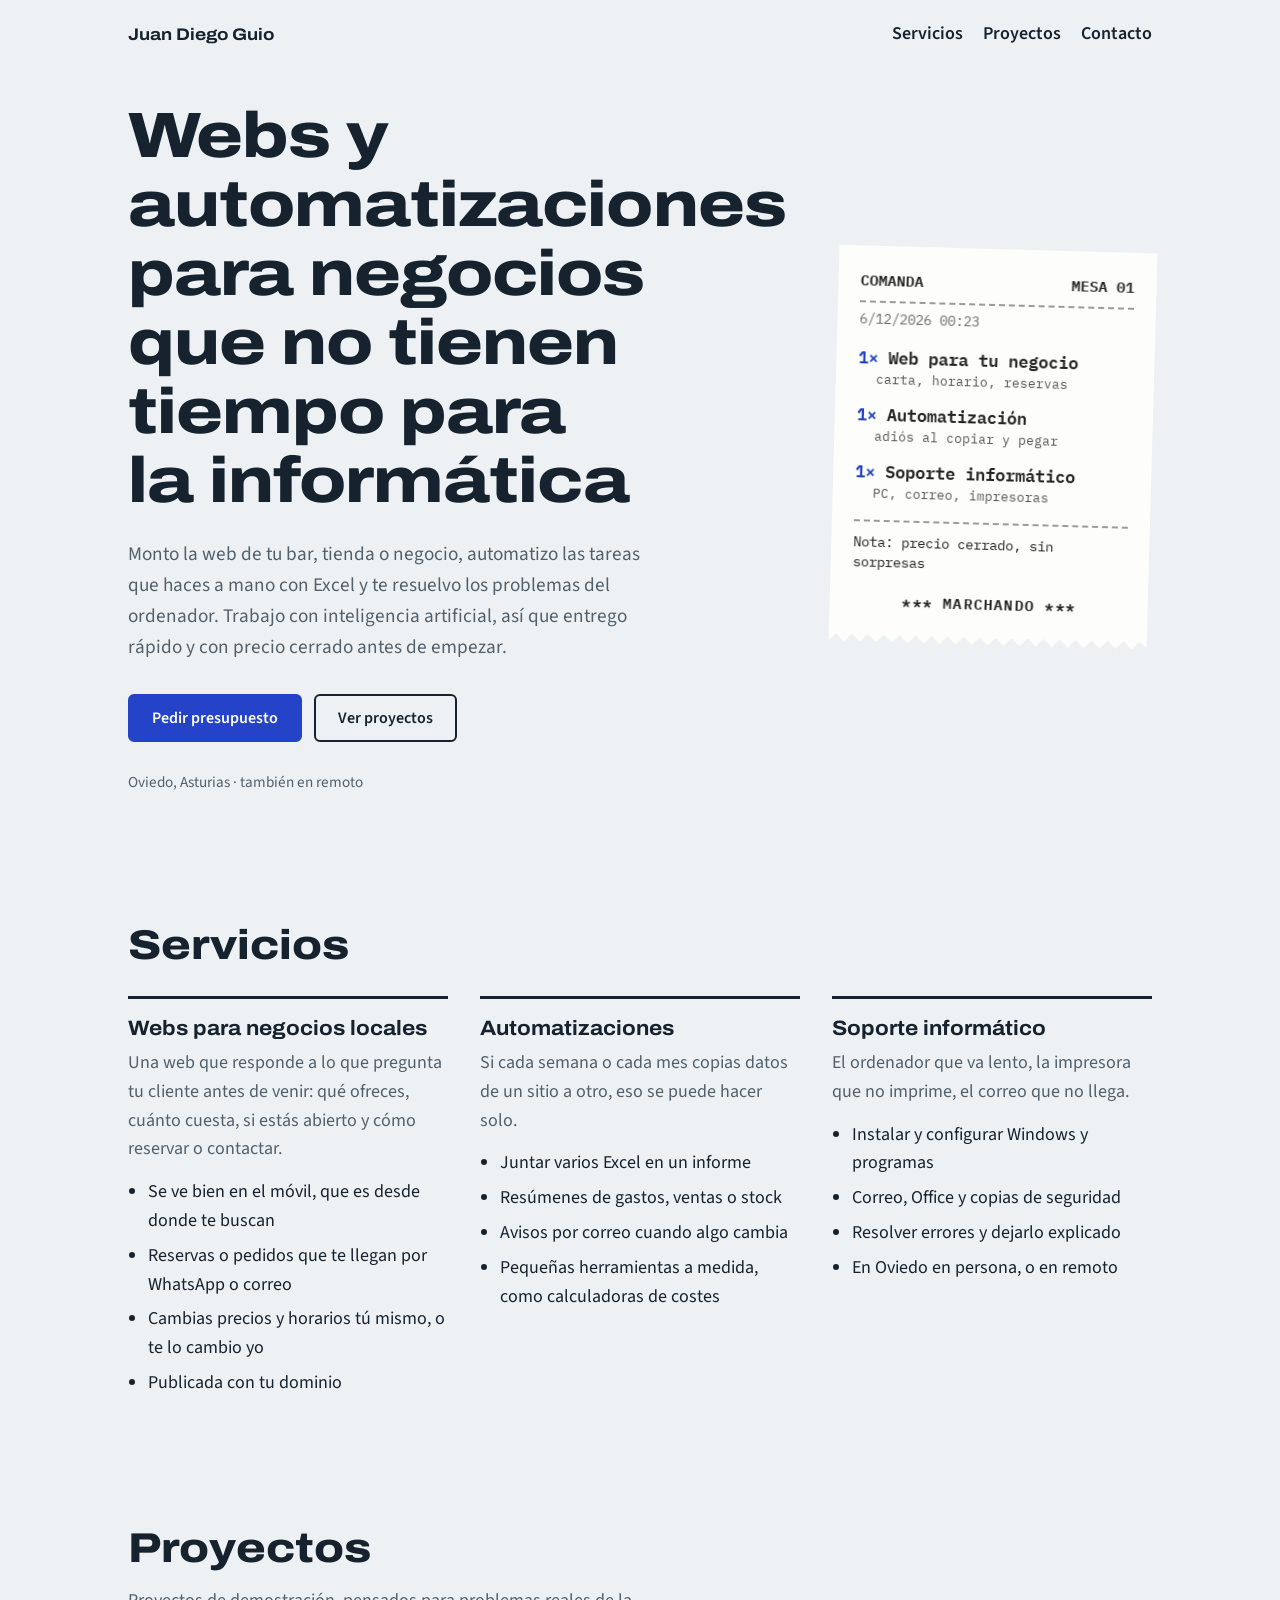
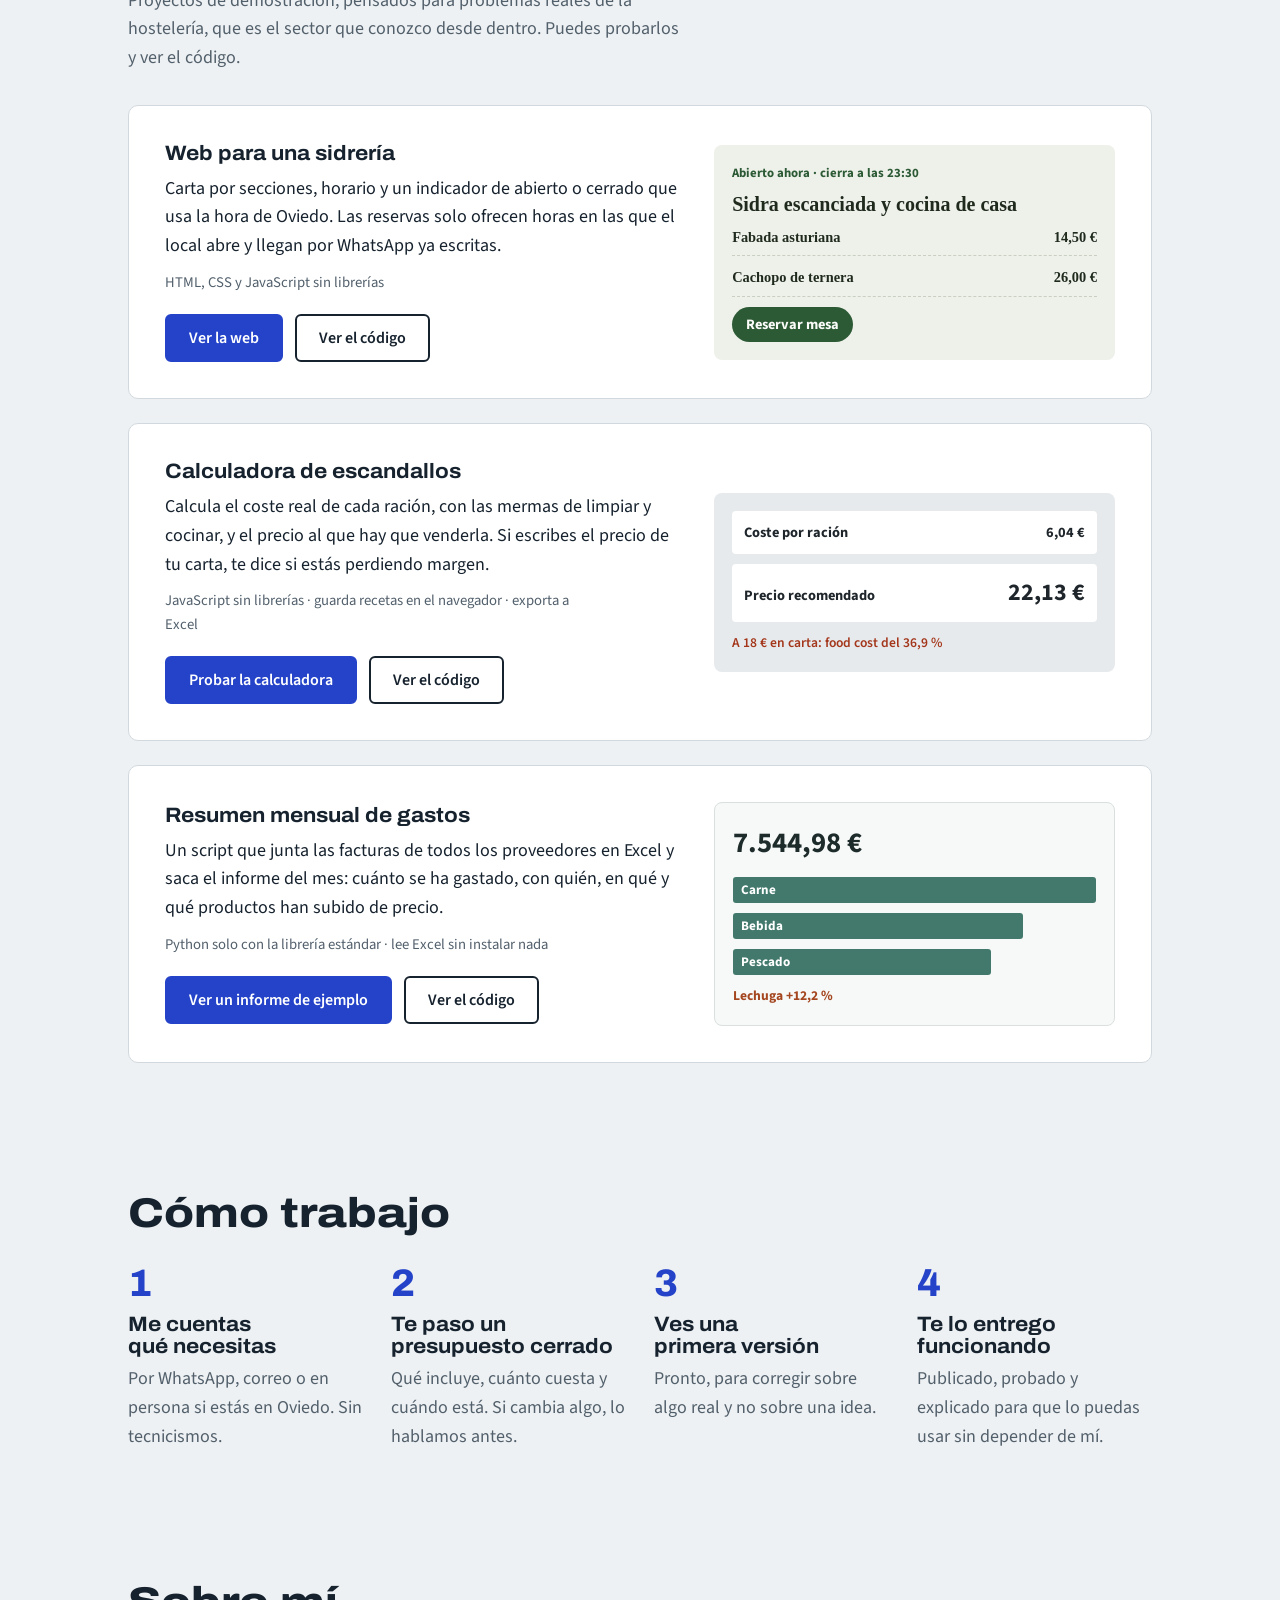
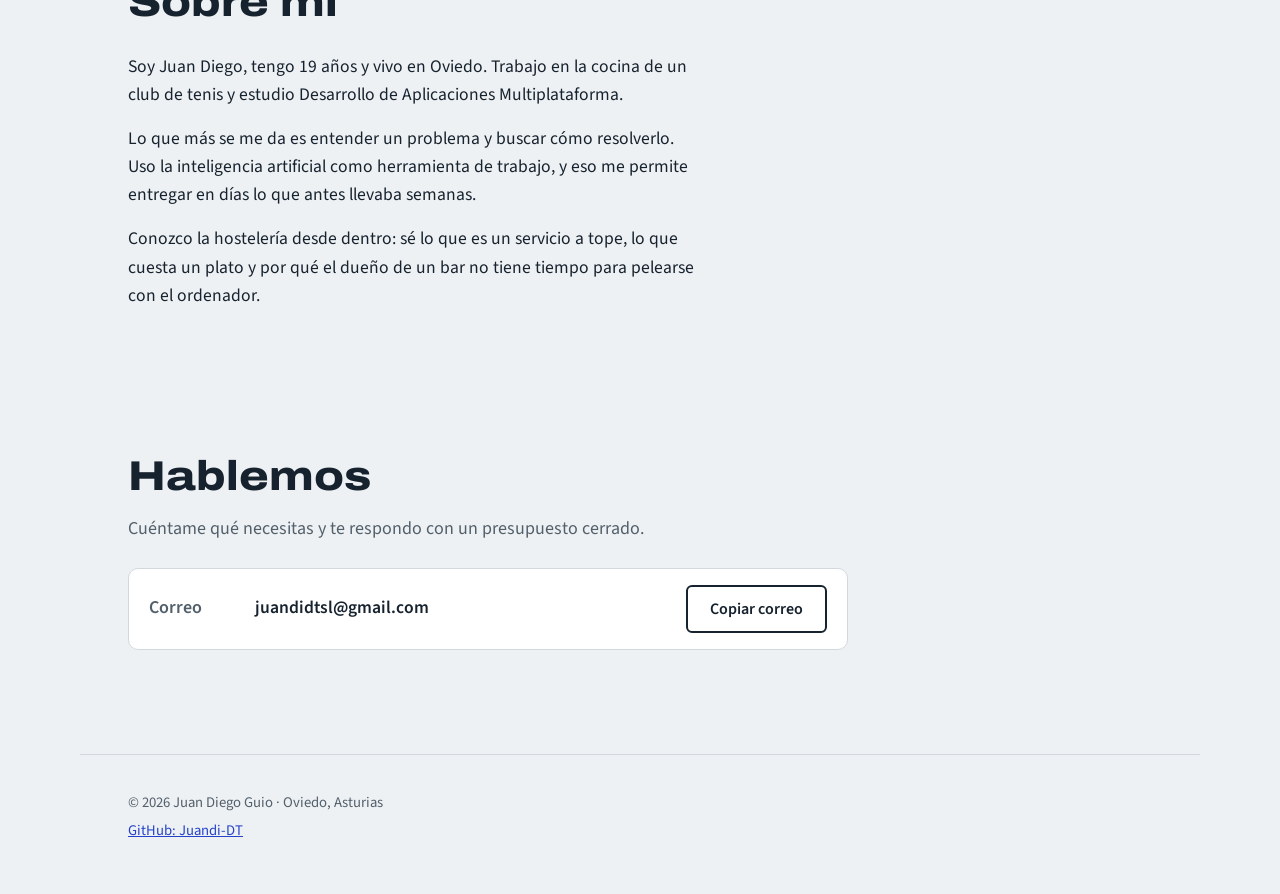
==== index.html @ b518ee71 "Portafolio: página principal y tres proyectos de demostración Co-Authored-By: Claude Opus 5.5 <norep" ====
<!doctype html>
<html lang="es">
<head>
<meta charset="utf-8">
<meta name="viewport" content="width=device-width, initial-scale=1">
<title>Juan Diego Guio · Webs y automatizaciones para negocios</title>
<meta name="description" content="Webs para bares, restaurantes y comercios, automatizaciones con Excel y soporte informático. Oviedo y en remoto.">
<meta property="og:title" content="Juan Diego Guio · Webs y automatizaciones para negocios">
<meta property="og:description" content="Webs para bares, restaurantes y comercios, automatizaciones con Excel y soporte informático.">
<link rel="preconnect" href="https://fonts.googleapis.com">
<link rel="preconnect" href="https://fonts.gstatic.com" crossorigin>
<link rel="stylesheet" href="https://fonts.googleapis.com/css2?family=Archivo:wdth,wght@100..125,500..800&family=Source+Sans+3:wght@400;600&family=IBM+Plex+Mono:wght@400;600&display=swap">
<link rel="stylesheet" href="styles.css">
</head>
<body>

<a class="saltar" href="#contenido">Ir al contenido</a>

<header class="cabecera">
  <a class="firma" href="#inicio" data-config="nombre">Juan Diego Guio</a>
  <nav aria-label="Secciones">
    <a href="#servicios">Servicios</a>
    <a href="#proyectos">Proyectos</a>
    <a href="#contacto">Contacto</a>
  </nav>
</header>

<main id="contenido">
  <section class="portada" id="inicio">
    <div class="portada-texto">
      <h1>Webs y automatizaciones para negocios que no tienen tiempo para la informática</h1>
      <p class="entradilla">Monto la web de tu bar, tienda o negocio, automatizo las tareas que haces a mano con Excel y te resuelvo los problemas del ordenador. Trabajo con inteligencia artificial, así que entrego rápido y con precio cerrado antes de empezar.</p>
      <div class="acciones">
        <a class="boton principal" href="#contacto">Pedir presupuesto</a>
        <a class="boton" href="#proyectos">Ver proyectos</a>
      </div>
      <p class="lugar" data-config="ubicacion">Oviedo, Asturias · también en remoto</p>
    </div>

    <figure class="comanda" aria-label="Comanda con los tres servicios">
      <div class="comanda-papel">
        <p class="comanda-cab"><span>COMANDA</span><span>MESA 01</span></p>
        <p class="comanda-hora" id="comanda-hora">--:--</p>
        <ol class="comanda-lineas">
          <li><span class="cant">1×</span> Web para tu negocio<small>carta, horario, reservas</small></li>
          <li><span class="cant">1×</span> Automatización<small>adiós al copiar y pegar</small></li>
          <li><span class="cant">1×</span> Soporte informático<small>PC, correo, impresoras</small></li>
        </ol>
        <p class="comanda-nota">Nota: precio cerrado, sin sorpresas</p>
        <p class="comanda-pie">*** MARCHANDO ***</p>
      </div>
    </figure>
  </section>

  <section class="servicios" id="servicios" aria-labelledby="titulo-servicios">
    <h2 id="titulo-servicios">Servicios</h2>
    <div class="rejilla-servicios">
      <article class="servicio">
        <h3>Webs para negocios locales</h3>
        <p>Una web que responde a lo que pregunta tu cliente antes de venir: qué ofreces, cuánto cuesta, si estás abierto y cómo reservar o contactar.</p>
        <ul>
          <li>Se ve bien en el móvil, que es desde donde te buscan</li>
          <li>Reservas o pedidos que te llegan por WhatsApp o correo</li>
          <li>Cambias precios y horarios tú mismo, o te lo cambio yo</li>
          <li>Publicada con tu dominio</li>
        </ul>
      </article>
      <article class="servicio">
        <h3>Automatizaciones</h3>
        <p>Si cada semana o cada mes copias datos de un sitio a otro, eso se puede hacer solo.</p>
        <ul>
          <li>Juntar varios Excel en un informe</li>
          <li>Resúmenes de gastos, ventas o stock</li>
          <li>Avisos por correo cuando algo cambia</li>
          <li>Pequeñas herramientas a medida, como calculadoras de costes</li>
        </ul>
      </article>
      <article class="servicio">
        <h3>Soporte informático</h3>
        <p>El ordenador que va lento, la impresora que no imprime, el correo que no llega.</p>
        <ul>
          <li>Instalar y configurar Windows y programas</li>
          <li>Correo, Office y copias de seguridad</li>
          <li>Resolver errores y dejarlo explicado</li>
          <li>En Oviedo en persona, o en remoto</li>
        </ul>
      </article>
    </div>
  </section>

  <section class="proyectos" id="proyectos" aria-labelledby="titulo-proyectos">
    <h2 id="titulo-proyectos">Proyectos</h2>
    <p class="intro">Proyectos de demostración, pensados para problemas reales de la hostelería, que es el sector que conozco desde dentro. Puedes probarlos y ver el código.</p>

    <article class="proyecto">
      <div class="proyecto-texto">
        <h3>Web para una sidrería</h3>
        <p>Carta por secciones, horario y un indicador de abierto o cerrado que usa la hora de Oviedo. Las reservas solo ofrecen horas en las que el local abre y llegan por WhatsApp ya escritas.</p>
        <p class="tecnica">HTML, CSS y JavaScript sin librerías</p>
        <div class="enlaces">
          <a class="boton principal" href="proyectos/web-sidreria/">Ver la web</a>
          <a class="boton" data-codigo="proyectos/web-sidreria">Ver el código</a>
        </div>
      </div>
      <div class="muestra muestra-sidreria" aria-hidden="true">
        <span class="m-estado">Abierto ahora · cierra a las 23:30</span>
        <span class="m-titulo">Sidra escanciada y cocina de casa</span>
        <span class="m-linea"><b>Fabada asturiana</b><i>14,50 €</i></span>
        <span class="m-linea"><b>Cachopo de ternera</b><i>26,00 €</i></span>
        <span class="m-boton">Reservar mesa</span>
      </div>
    </article>

    <article class="proyecto">
      <div class="proyecto-texto">
        <h3>Calculadora de escandallos</h3>
        <p>Calcula el coste real de cada ración, con las mermas de limpiar y cocinar, y el precio al que hay que venderla. Si escribes el precio de tu carta, te dice si estás perdiendo margen.</p>
        <p class="tecnica">JavaScript sin librerías · guarda recetas en el navegador · exporta a Excel</p>
        <div class="enlaces">
          <a class="boton principal" href="proyectos/calculadora-escandallos/">Probar la calculadora</a>
          <a class="boton" data-codigo="proyectos/calculadora-escandallos">Ver el código</a>
        </div>
      </div>
      <div class="muestra muestra-escandallo" aria-hidden="true">
        <span class="m-fila"><b>Coste por ración</b><i>6,04 €</i></span>
        <span class="m-fila grande"><b>Precio recomendado</b><i>22,13 €</i></span>
        <span class="m-aviso">A 18 € en carta: food cost del 36,9 %</span>
      </div>
    </article>

    <article class="proyecto">
      <div class="proyecto-texto">
        <h3>Resumen mensual de gastos</h3>
        <p>Un script que junta las facturas de todos los proveedores en Excel y saca el informe del mes: cuánto se ha gastado, con quién, en qué y qué productos han subido de precio.</p>
        <p class="tecnica">Python solo con la librería estándar · lee Excel sin instalar nada</p>
        <div class="enlaces">
          <a class="boton principal" href="proyectos/automatizacion-gastos/salida/resumen_2026-09.html">Ver un informe de ejemplo</a>
          <a class="boton" data-codigo="proyectos/automatizacion-gastos">Ver el código</a>
        </div>
      </div>
      <div class="muestra muestra-gastos" aria-hidden="true">
        <span class="m-total">7.544,98 €</span>
        <span class="m-barra" style="--w:100%"><b>Carne</b></span>
        <span class="m-barra" style="--w:80%"><b>Bebida</b></span>
        <span class="m-barra" style="--w:71%"><b>Pescado</b></span>
        <span class="m-sube">Lechuga +12,2 %</span>
      </div>
    </article>
  </section>

  <section class="proceso" aria-labelledby="titulo-proceso">
    <h2 id="titulo-proceso">Cómo trabajo</h2>
    <ol class="pasos">
      <li><h3>Me cuentas qué necesitas</h3><p>Por WhatsApp, correo o en persona si estás en Oviedo. Sin tecnicismos.</p></li>
      <li><h3>Te paso un presupuesto cerrado</h3><p>Qué incluye, cuánto cuesta y cuándo está. Si cambia algo, lo hablamos antes.</p></li>
      <li><h3>Ves una primera versión</h3><p>Pronto, para corregir sobre algo real y no sobre una idea.</p></li>
      <li><h3>Te lo entrego funcionando</h3><p>Publicado, probado y explicado para que lo puedas usar sin depender de mí.</p></li>
    </ol>
  </section>

  <section class="sobre" aria-labelledby="titulo-sobre">
    <h2 id="titulo-sobre">Sobre mí</h2>
    <div class="sobre-texto">
      <p>Soy Juan Diego, tengo 19 años y vivo en Oviedo. Trabajo en la cocina de un club de tenis y estudio Desarrollo de Aplicaciones Multiplataforma.</p>
      <p>Lo que más se me da es entender un problema y buscar cómo resolverlo. Uso la inteligencia artificial como herramienta de trabajo, y eso me permite entregar en días lo que antes llevaba semanas.</p>
      <p>Conozco la hostelería desde dentro: sé lo que es un servicio a tope, lo que cuesta un plato y por qué el dueño de un bar no tiene tiempo para pelearse con el ordenador.</p>
    </div>
  </section>

  <section class="contacto" id="contacto" aria-labelledby="titulo-contacto">
    <h2 id="titulo-contacto">Hablemos</h2>
    <p>Cuéntame qué necesitas y te respondo con un presupuesto cerrado.</p>
    <div class="vias">
      <div class="via">
        <span class="via-etiqueta">Correo</span>
        <span class="via-valor" id="email-texto" data-config="email"></span>
        <button class="boton" type="button" id="copiar-email">Copiar correo</button>
      </div>
      <div class="via" id="via-whatsapp" hidden>
        <span class="via-etiqueta">WhatsApp</span>
        <span class="via-valor" id="whatsapp-texto"></span>
        <a class="boton principal" id="enlace-whatsapp" target="_blank" rel="noopener">Escribir por WhatsApp</a>
      </div>
    </div>
    <p class="copiado" id="copiado" role="status"></p>
  </section>
</main>

<footer class="pie">
  <p>© <span id="anio"></span> <span data-config="nombre">Juan Diego Guio</span> · Oviedo, Asturias</p>
  <p><a id="enlace-github" hidden>GitHub</a></p>
</footer>

<script src="main.js"></script>
</body>
</html>
---- styles.css ----
/*
  Portafolio de Juan Diego Guio.
  Idea: de la cocina al código. El único elemento llamativo es la comanda de la portada
  (el papel térmico que sale por la impresora de cocina); todo lo demás va sobrio.
  Acero claro de base, tinta azul marino y un solo color de acción: el azul de la comanda.
  Texto alineado a la izquierda, una columna en móvil.
*/
:root {
  --fondo: #eef1f3;
  --superficie: #ffffff;
  --tinta: #16222e;
  --suave: #52606c;
  --linea: #d2d9de;
  --accion: #2443c9;
  --accion-hover: #1a339f;
  --papel: #fdfdfb;
  --papel-tinta: #232323;
  --display: "Archivo", "Arial Narrow", Arial, sans-serif;
  --texto: "Source Sans 3", "Segoe UI", system-ui, sans-serif;
  --mono: "IBM Plex Mono", Consolas, "Courier New", monospace;
  color-scheme: light;
}
@media (prefers-color-scheme: dark) {
  :root {
    --fondo: #121a22;
    --superficie: #1a242e;
    --tinta: #e6ebef;
    --suave: #9aa8b3;
    --linea: #2c3a46;
    --accion: #7f99ff;
    --accion-hover: #a5b8ff;
    color-scheme: dark;
  }
}

* { box-sizing: border-box; }
html { scroll-behavior: smooth; }
@media (prefers-reduced-motion: reduce) { html { scroll-behavior: auto; } }
body { margin: 0; background: var(--fondo); color: var(--tinta); font: 18px/1.6 var(--texto); }
a { color: var(--accion); }
:focus-visible { outline: 3px solid var(--accion); outline-offset: 3px; }

.saltar { position: absolute; left: -9999px; }
.saltar:focus { left: 16px; top: 16px; z-index: 10; background: var(--superficie); padding: 8px 12px; }

.cabecera, main > section, .pie { max-width: 1120px; margin-inline: auto; padding-inline: clamp(16px, 5vw, 48px); }

.cabecera { display: flex; flex-wrap: wrap; justify-content: space-between; align-items: center; gap: 8px 24px; padding-block: 20px; }
.firma { font: 700 1.05rem var(--display); font-stretch: 112%; color: var(--tinta); text-decoration: none; }
.cabecera nav { display: flex; gap: 20px; }
.cabecera nav a { color: var(--tinta); text-decoration: none; font-weight: 600; }
.cabecera nav a:hover { color: var(--accion); }

h1, h2, h3 { font-family: var(--display); line-height: 1.08; text-wrap: balance; margin: 0; }
h1 { font-size: clamp(2.3rem, 5.4vw, 4rem); font-weight: 800; font-stretch: 118%; letter-spacing: -.015em; max-width: 17ch; }
h2 { font-size: clamp(1.9rem, 3.6vw, 2.6rem); font-weight: 800; font-stretch: 115%; margin-bottom: 28px; }
h3 { font-size: 1.3rem; font-weight: 700; font-stretch: 108%; }

main > section { padding-block: 64px; }

/* Portada */
.portada { display: grid; gap: 48px; align-items: center; padding-top: 32px; }
@media (min-width: 900px) { .portada { grid-template-columns: 1.35fr 1fr; } }
.entradilla { font-size: 1.2rem; color: var(--suave); max-width: 54ch; margin: 24px 0 32px; }
.acciones, .enlaces { display: flex; flex-wrap: wrap; gap: 12px; }
.lugar { color: var(--suave); font-size: .95rem; margin: 28px 0 0; }

.boton {
  display: inline-flex; align-items: center; justify-content: center; min-height: 48px; padding: 10px 22px;
  border: 2px solid var(--tinta); border-radius: 6px; background: transparent; color: var(--tinta);
  font: 600 1rem var(--texto); text-decoration: none; cursor: pointer;
}
.boton:hover { background: color-mix(in srgb, var(--tinta) 8%, transparent); }
.boton.principal { background: var(--accion); border-color: var(--accion); color: #fff; }
.boton.principal:hover { background: var(--accion-hover); border-color: var(--accion-hover); }
@media (prefers-color-scheme: dark) { .boton.principal { color: #0d1530; } }

/* La comanda */
.comanda { margin: 0; justify-self: center; width: min(340px, 100%); }
.comanda-papel {
  position: relative; background: var(--papel); color: var(--papel-tinta);
  font: 400 .95rem/1.5 var(--mono); padding: 24px 22px 30px;
  box-shadow: 0 1px 0 rgba(0, 0, 0, .06), 0 18px 40px -18px rgba(22, 34, 46, .45);
  transform: rotate(1.6deg);
  /* borde inferior rasgado, como el papel cortado de la impresora */
  -webkit-mask: linear-gradient(#000 0 0) top / 100% calc(100% - 10px) no-repeat,
                conic-gradient(from -45deg at bottom, #0000, #000 1deg 89deg, #0000 90deg) bottom / 16px 10px repeat-x;
          mask: linear-gradient(#000 0 0) top / 100% calc(100% - 10px) no-repeat,
                conic-gradient(from -45deg at bottom, #0000, #000 1deg 89deg, #0000 90deg) bottom / 16px 10px repeat-x;
}
.comanda-papel p { margin: 0; }
.comanda-cab { display: flex; justify-content: space-between; font-weight: 600; border-bottom: 2px dashed #9a9a9a; padding-bottom: 8px; }
.comanda-hora { color: #6b6b6b; font-size: .85rem; margin-top: 6px !important; }
.comanda-lineas { list-style: none; margin: 16px 0; padding: 0; display: grid; gap: 12px; }
.comanda-lineas li { font-weight: 600; font-size: 1.05rem; }
.comanda-lineas .cant { color: #1f3fbf; }
.comanda-lineas small { display: block; font-weight: 400; font-size: .82rem; color: #555; padding-left: 2.2ch; }
.comanda-nota { border-top: 2px dashed #9a9a9a; padding-top: 10px; font-size: .85rem; }
.comanda-pie { text-align: center; margin-top: 18px !important; font-weight: 600; letter-spacing: .08em; }
@media (prefers-reduced-motion: no-preference) {
  .comanda-papel { animation: imprimir 1.1s cubic-bezier(.2, .8, .2, 1) .2s both; }
  @keyframes imprimir {
    from { clip-path: inset(0 0 100% 0); transform: rotate(1.6deg) translateY(-12px); }
    to { clip-path: inset(0 0 0 0); transform: rotate(1.6deg) translateY(0); }
  }
}

/* Servicios */
.rejilla-servicios { display: grid; gap: 40px; }
@media (min-width: 860px) { .rejilla-servicios { grid-template-columns: repeat(3, 1fr); gap: 32px; } }
.servicio { border-top: 3px solid var(--tinta); padding-top: 18px; }
.servicio p { color: var(--suave); margin: 10px 0 14px; }
.servicio ul { margin: 0; padding-left: 20px; display: grid; gap: 6px; }

/* Proyectos */
.intro { color: var(--suave); max-width: 62ch; margin: -12px 0 32px; }
.proyecto {
  display: grid; gap: 28px; align-items: center;
  background: var(--superficie); border: 1px solid var(--linea); border-radius: 10px; padding: clamp(20px, 3vw, 36px);
}
.proyecto + .proyecto { margin-top: 24px; }
@media (min-width: 860px) { .proyecto { grid-template-columns: 1.3fr 1fr; } }
.proyecto-texto { min-width: 0; }
.proyecto-texto p { margin: 10px 0 0; max-width: 60ch; }
.tecnica { color: var(--suave); font-size: .92rem; }
.enlaces { margin-top: 20px; }

/* Mini vistas de cada proyecto (decorativas) */
.muestra { border-radius: 8px; padding: 18px; display: grid; gap: 10px; font-size: .9rem; min-width: 0; }
.muestra span { display: block; }
.muestra-sidreria { background: #eef0ea; color: #1f2a1d; font-family: Georgia, serif; }
.m-estado { font-family: var(--texto); font-weight: 700; color: #2c5a35; font-size: .8rem; }
.m-titulo { font-size: 1.25rem; font-weight: 700; line-height: 1.15; }
.m-linea { display: flex !important; justify-content: space-between; border-bottom: 1px dashed #c9cfc2; padding-bottom: 6px; }
.m-linea i { font-style: normal; font-weight: 700; }
.m-boton { justify-self: start; background: #2c5a35; color: #fbfcf9; border-radius: 999px; padding: 6px 14px; font-family: var(--texto); font-weight: 700; }
.muestra-escandallo { background: #e7eaec; color: #1f262b; }
.m-fila { display: flex !important; justify-content: space-between; align-items: baseline; background: #fff; padding: 10px 12px; border-radius: 4px; }
.m-fila i { font-style: normal; font-weight: 700; font-variant-numeric: tabular-nums; }
.m-fila.grande i { font-size: 1.5rem; }
.m-aviso { color: #a3361b; font-weight: 600; font-size: .85rem; }
.muestra-gastos { background: #f7f9f8; color: #1d2b2a; border: 1px solid #d9e0de; }
.m-total { font-size: 1.8rem; font-weight: 700; font-variant-numeric: tabular-nums; }
.m-barra { position: relative; height: 26px; }
.m-barra::before { content: ""; position: absolute; inset: 0 auto 0 0; width: var(--w); background: #2e6b5c; border-radius: 3px; opacity: .9; }
.m-barra b { position: relative; color: #fff; padding-left: 8px; line-height: 26px; font-size: .82rem; }
.m-sube { color: #a4461f; font-weight: 700; font-size: .85rem; }

/* Proceso: es una secuencia real, por eso va numerado */
.pasos { list-style: none; counter-reset: paso; margin: 0; padding: 0; display: grid; gap: 28px; }
@media (min-width: 860px) { .pasos { grid-template-columns: repeat(4, 1fr); } }
.pasos li { counter-increment: paso; }
.pasos li::before { content: counter(paso); display: block; font: 800 2.4rem/1 var(--display); color: var(--accion); margin-bottom: 10px; }
.pasos p { color: var(--suave); margin: 8px 0 0; }

.sobre-texto { max-width: 64ch; }
.sobre-texto p { margin: 0 0 16px; font-size: 1.1rem; }

/* Contacto */
.contacto > p { color: var(--suave); margin: -12px 0 24px; }
.vias { display: grid; gap: 16px; max-width: 720px; }
.via {
  display: flex; flex-wrap: wrap; align-items: center; gap: 8px 16px;
  background: var(--superficie); border: 1px solid var(--linea); border-radius: 10px; padding: 16px 20px;
}
.via[hidden] { display: none; }
.via-etiqueta { font-weight: 600; color: var(--suave); min-width: 90px; }
.via-valor { flex: 1 1 220px; font-weight: 600; font-size: 1.1rem; overflow-wrap: anywhere; user-select: all; }
.copiado { min-height: 1.6em; color: var(--accion); font-weight: 600; }

.pie { padding-block: 32px 48px; color: var(--suave); font-size: .92rem; border-top: 1px solid var(--linea); }
.pie p { margin: 4px 0; }
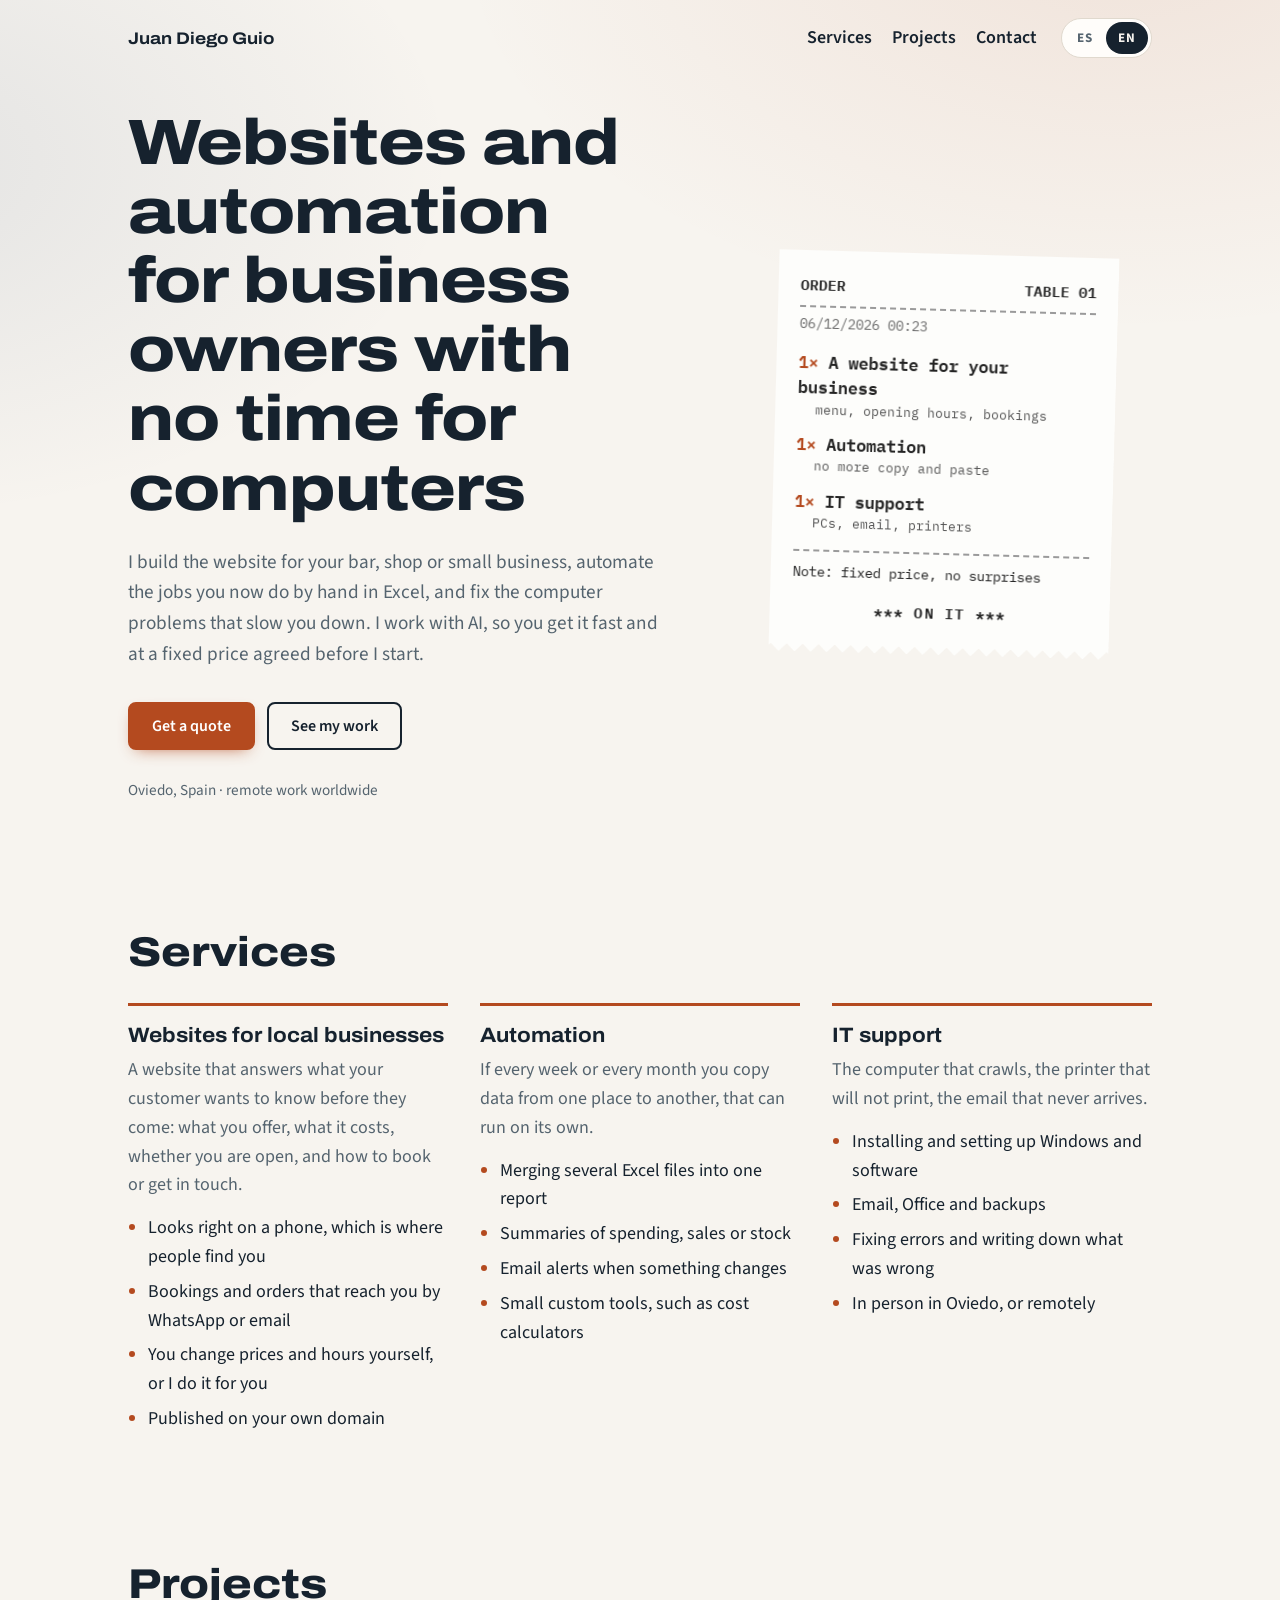
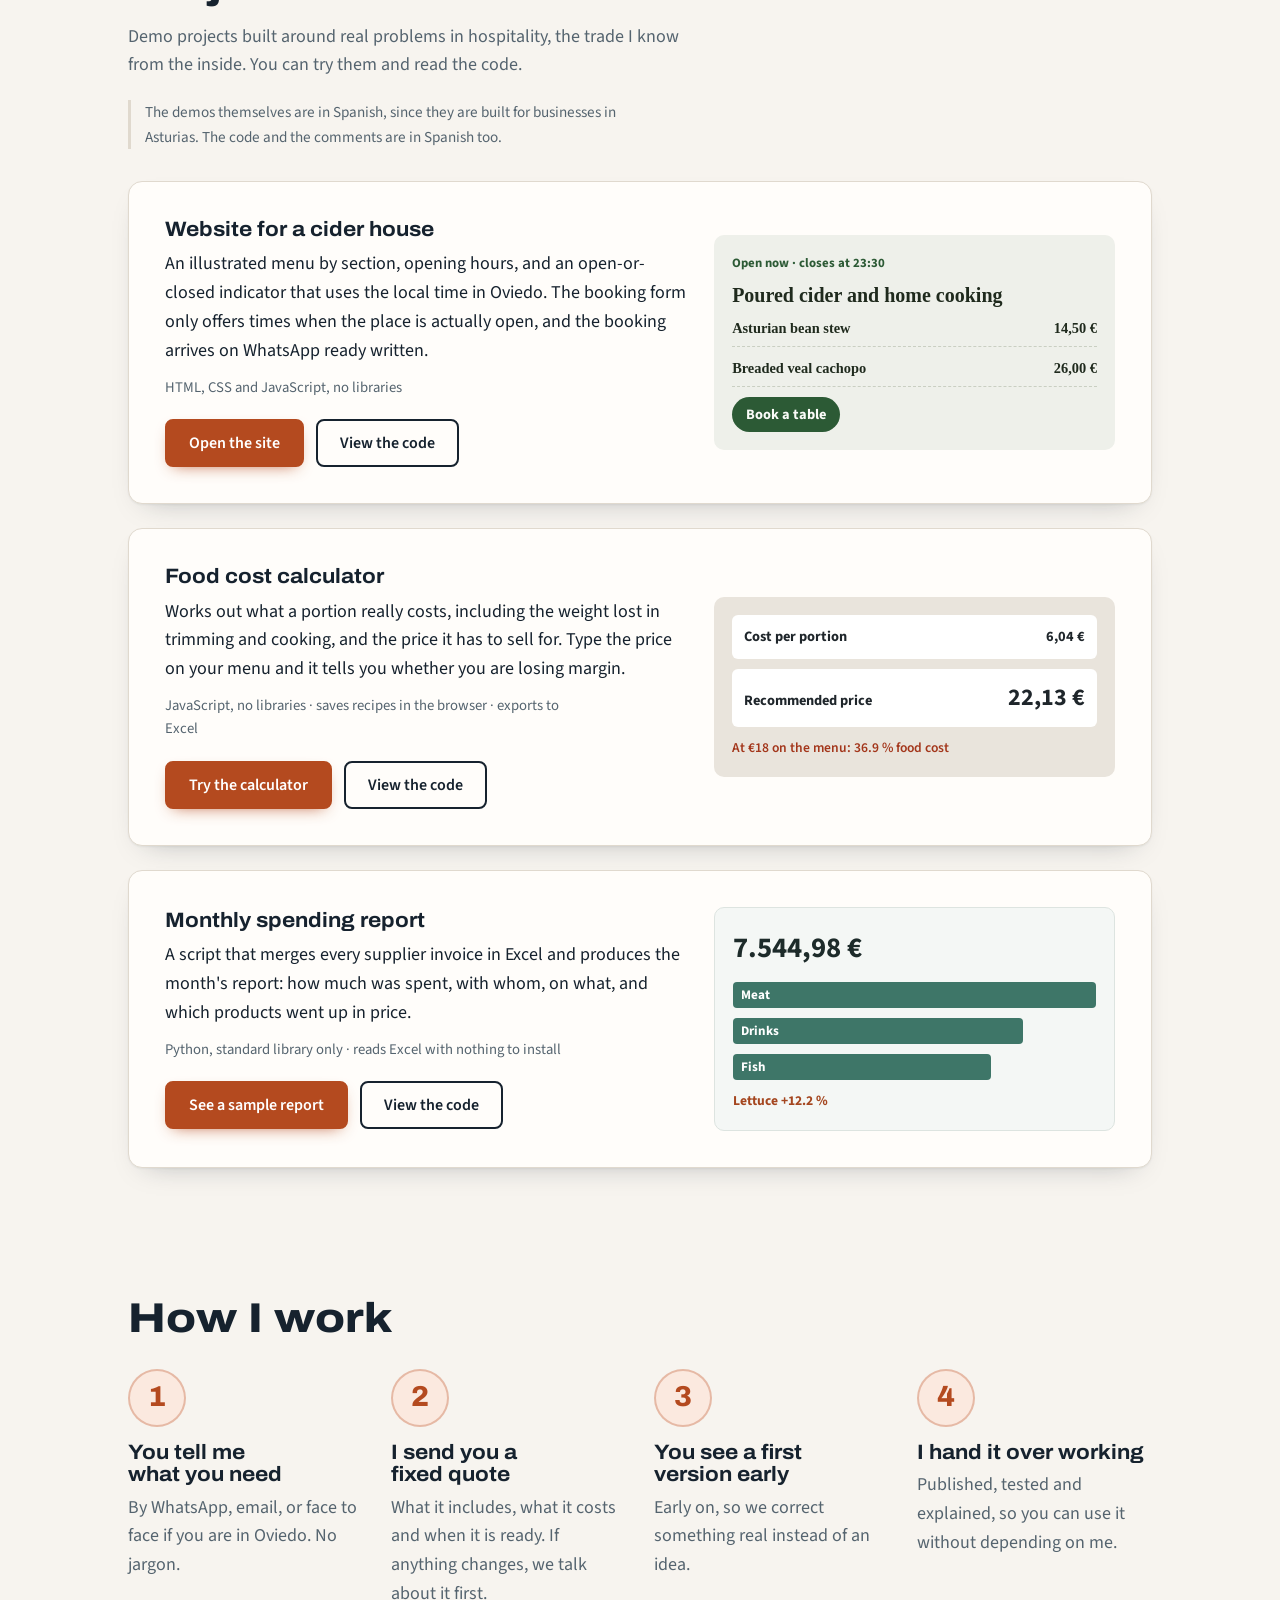
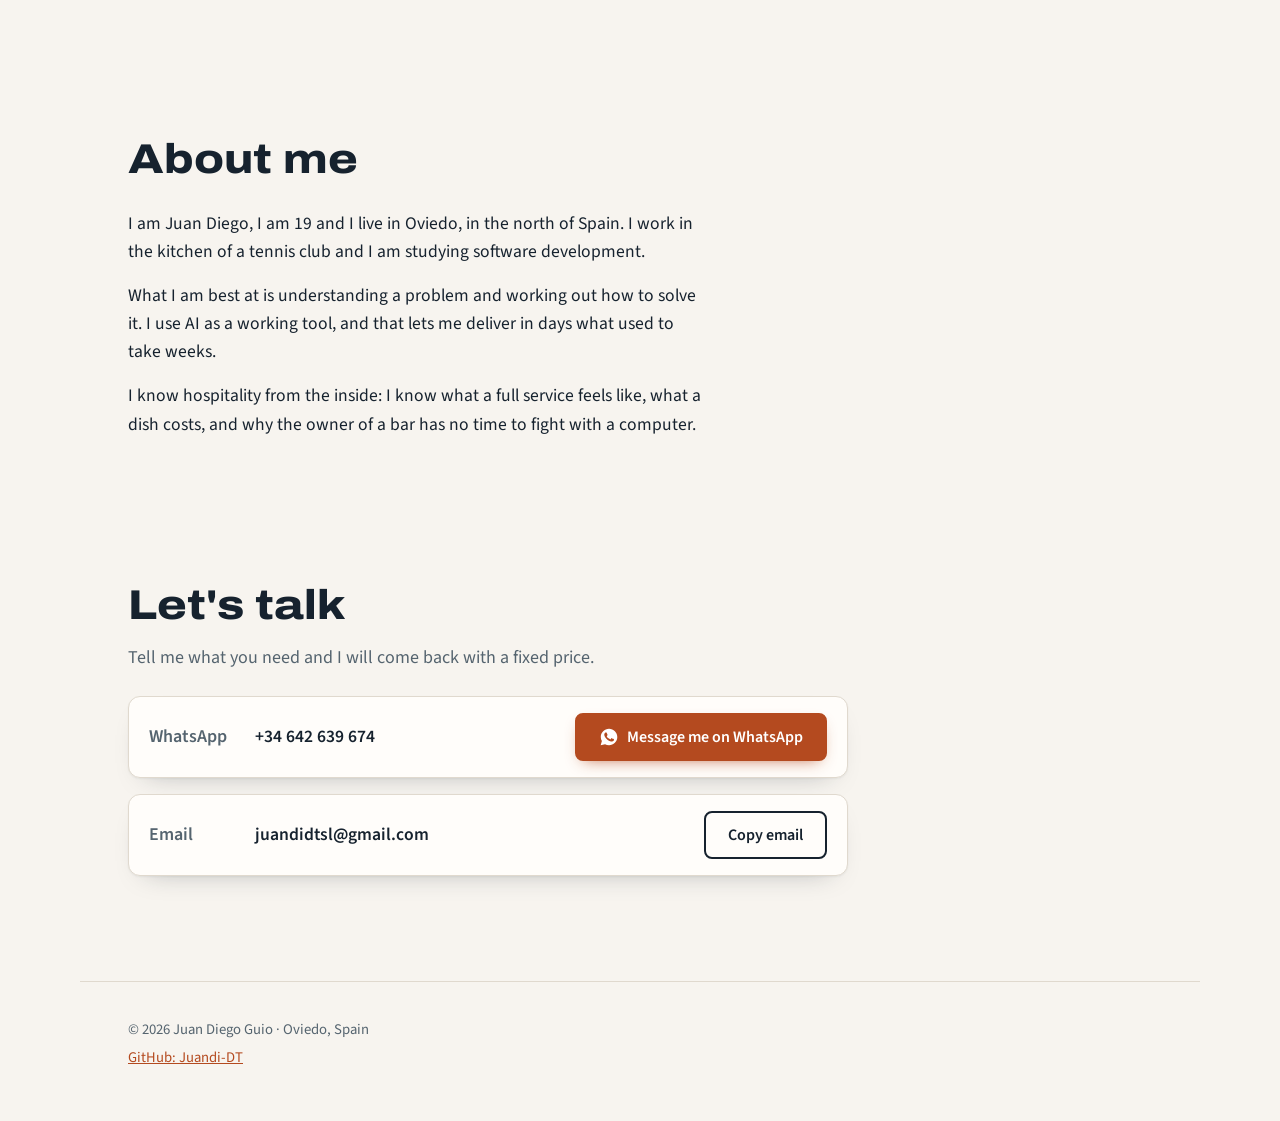
==== commit b76285fb: "Añade versión en inglés, animaciones y contacto por WhatsApp - textos.js con todos los textos en esp" ====
--- a/index.html
+++ b/index.html
@@ -5,8 +5,11 @@
 <meta name="viewport" content="width=device-width, initial-scale=1">
 <title>Juan Diego Guio · Webs y automatizaciones para negocios</title>
 <meta name="description" content="Webs para bares, restaurantes y comercios, automatizaciones con Excel y soporte informático. Oviedo y en remoto.">
+<meta property="og:type" content="website">
+<meta property="og:url" content="https://juandi-dt.github.io/">
 <meta property="og:title" content="Juan Diego Guio · Webs y automatizaciones para negocios">
 <meta property="og:description" content="Webs para bares, restaurantes y comercios, automatizaciones con Excel y soporte informático.">
+<link rel="icon" href="favicon.svg" type="image/svg+xml">
 <link rel="preconnect" href="https://fonts.googleapis.com">
 <link rel="preconnect" href="https://fonts.gstatic.com" crossorigin>
 <link rel="stylesheet" href="https://fonts.googleapis.com/css2?family=Archivo:wdth,wght@100..125,500..800&family=Source+Sans+3:wght@400;600&family=IBM+Plex+Mono:wght@400;600&display=swap">
@@ -14,172 +17,180 @@
 </head>
 <body>
 
-<a class="saltar" href="#contenido">Ir al contenido</a>
+<a class="saltar" href="#contenido" data-t="saltar">Ir al contenido</a>
 
 <header class="cabecera">
   <a class="firma" href="#inicio" data-config="nombre">Juan Diego Guio</a>
-  <nav aria-label="Secciones">
-    <a href="#servicios">Servicios</a>
-    <a href="#proyectos">Proyectos</a>
-    <a href="#contacto">Contacto</a>
+  <nav data-t-aria="nav.aria" aria-label="Secciones">
+    <a href="#servicios" data-t="nav.servicios">Servicios</a>
+    <a href="#proyectos" data-t="nav.proyectos">Proyectos</a>
+    <a href="#contacto" data-t="nav.contacto">Contacto</a>
   </nav>
+  <div class="idiomas" role="group" id="selector-idioma" data-t-aria="idioma.aria" aria-label="Idioma">
+    <button type="button" data-idioma="es" data-t-aria="idioma.es" aria-label="Español" aria-pressed="true">ES</button>
+    <button type="button" data-idioma="en" data-t-aria="idioma.en" aria-label="Inglés" aria-pressed="false">EN</button>
+  </div>
 </header>
 
 <main id="contenido">
   <section class="portada" id="inicio">
     <div class="portada-texto">
-      <h1>Webs y automatizaciones para negocios que no tienen tiempo para la informática</h1>
-      <p class="entradilla">Monto la web de tu bar, tienda o negocio, automatizo las tareas que haces a mano con Excel y te resuelvo los problemas del ordenador. Trabajo con inteligencia artificial, así que entrego rápido y con precio cerrado antes de empezar.</p>
+      <h1 data-t="portada.h1">Webs y automatizaciones para negocios que no tienen tiempo para la informática</h1>
+      <p class="entradilla" data-t="portada.entradilla">Monto la web de tu bar, tienda o negocio, automatizo las tareas que haces a mano con Excel y te resuelvo los problemas del ordenador. Trabajo con inteligencia artificial, así que entrego rápido y con precio cerrado antes de empezar.</p>
       <div class="acciones">
-        <a class="boton principal" href="#contacto">Pedir presupuesto</a>
-        <a class="boton" href="#proyectos">Ver proyectos</a>
-      </div>
-      <p class="lugar" data-config="ubicacion">Oviedo, Asturias · también en remoto</p>
-    </div>
-
-    <figure class="comanda" aria-label="Comanda con los tres servicios">
+        <a class="boton principal" href="#contacto" data-t="portada.cta1">Pedir presupuesto</a>
+        <a class="boton" href="#proyectos" data-t="portada.cta2">Ver proyectos</a>
+      </div>
+      <p class="lugar" data-t="portada.lugar">Oviedo, Asturias · también en remoto</p>
+    </div>
+
+    <figure class="comanda" data-t-aria="comanda.aria" aria-label="Comanda con los tres servicios">
       <div class="comanda-papel">
-        <p class="comanda-cab"><span>COMANDA</span><span>MESA 01</span></p>
+        <p class="comanda-cab"><span data-t="comanda.cab">COMANDA</span><span data-t="comanda.mesa">MESA 01</span></p>
         <p class="comanda-hora" id="comanda-hora">--:--</p>
         <ol class="comanda-lineas">
-          <li><span class="cant">1×</span> Web para tu negocio<small>carta, horario, reservas</small></li>
-          <li><span class="cant">1×</span> Automatización<small>adiós al copiar y pegar</small></li>
-          <li><span class="cant">1×</span> Soporte informático<small>PC, correo, impresoras</small></li>
+          <li><span class="cant">1×</span> <span data-t="comanda.l1">Web para tu negocio</span><small data-t="comanda.l1s">carta, horario, reservas</small></li>
+          <li><span class="cant">1×</span> <span data-t="comanda.l2">Automatización</span><small data-t="comanda.l2s">adiós al copiar y pegar</small></li>
+          <li><span class="cant">1×</span> <span data-t="comanda.l3">Soporte informático</span><small data-t="comanda.l3s">PC, correo, impresoras</small></li>
         </ol>
-        <p class="comanda-nota">Nota: precio cerrado, sin sorpresas</p>
-        <p class="comanda-pie">*** MARCHANDO ***</p>
+        <p class="comanda-nota" data-t="comanda.nota">Nota: precio cerrado, sin sorpresas</p>
+        <p class="comanda-pie" data-t="comanda.pie">*** MARCHANDO ***</p>
       </div>
     </figure>
   </section>
 
-  <section class="servicios" id="servicios" aria-labelledby="titulo-servicios">
-    <h2 id="titulo-servicios">Servicios</h2>
+  <section class="servicios revelar" id="servicios" aria-labelledby="titulo-servicios">
+    <h2 id="titulo-servicios" data-t="servicios.h2">Servicios</h2>
     <div class="rejilla-servicios">
       <article class="servicio">
-        <h3>Webs para negocios locales</h3>
-        <p>Una web que responde a lo que pregunta tu cliente antes de venir: qué ofreces, cuánto cuesta, si estás abierto y cómo reservar o contactar.</p>
+        <h3 data-t="s1.h3">Webs para negocios locales</h3>
+        <p data-t="s1.p">Una web que responde a lo que pregunta tu cliente antes de venir: qué ofreces, cuánto cuesta, si estás abierto y cómo reservar o contactar.</p>
         <ul>
-          <li>Se ve bien en el móvil, que es desde donde te buscan</li>
-          <li>Reservas o pedidos que te llegan por WhatsApp o correo</li>
-          <li>Cambias precios y horarios tú mismo, o te lo cambio yo</li>
-          <li>Publicada con tu dominio</li>
+          <li data-t="s1.li1">Se ve bien en el móvil, que es desde donde te buscan</li>
+          <li data-t="s1.li2">Reservas o pedidos que te llegan por WhatsApp o correo</li>
+          <li data-t="s1.li3">Cambias precios y horarios tú mismo, o te lo cambio yo</li>
+          <li data-t="s1.li4">Publicada con tu dominio</li>
         </ul>
       </article>
       <article class="servicio">
-        <h3>Automatizaciones</h3>
-        <p>Si cada semana o cada mes copias datos de un sitio a otro, eso se puede hacer solo.</p>
+        <h3 data-t="s2.h3">Automatizaciones</h3>
+        <p data-t="s2.p">Si cada semana o cada mes copias datos de un sitio a otro, eso se puede hacer solo.</p>
         <ul>
-          <li>Juntar varios Excel en un informe</li>
-          <li>Resúmenes de gastos, ventas o stock</li>
-          <li>Avisos por correo cuando algo cambia</li>
-          <li>Pequeñas herramientas a medida, como calculadoras de costes</li>
+          <li data-t="s2.li1">Juntar varios Excel en un informe</li>
+          <li data-t="s2.li2">Resúmenes de gastos, ventas o stock</li>
+          <li data-t="s2.li3">Avisos por correo cuando algo cambia</li>
+          <li data-t="s2.li4">Pequeñas herramientas a medida, como calculadoras de costes</li>
         </ul>
       </article>
       <article class="servicio">
-        <h3>Soporte informático</h3>
-        <p>El ordenador que va lento, la impresora que no imprime, el correo que no llega.</p>
+        <h3 data-t="s3.h3">Soporte informático</h3>
+        <p data-t="s3.p">El ordenador que va lento, la impresora que no imprime, el correo que no llega.</p>
         <ul>
-          <li>Instalar y configurar Windows y programas</li>
-          <li>Correo, Office y copias de seguridad</li>
-          <li>Resolver errores y dejarlo explicado</li>
-          <li>En Oviedo en persona, o en remoto</li>
+          <li data-t="s3.li1">Instalar y configurar Windows y programas</li>
+          <li data-t="s3.li2">Correo, Office y copias de seguridad</li>
+          <li data-t="s3.li3">Resolver errores y dejarlo explicado</li>
+          <li data-t="s3.li4">En Oviedo en persona, o en remoto</li>
         </ul>
       </article>
     </div>
   </section>
 
-  <section class="proyectos" id="proyectos" aria-labelledby="titulo-proyectos">
-    <h2 id="titulo-proyectos">Proyectos</h2>
-    <p class="intro">Proyectos de demostración, pensados para problemas reales de la hostelería, que es el sector que conozco desde dentro. Puedes probarlos y ver el código.</p>
+  <section class="proyectos revelar" id="proyectos" aria-labelledby="titulo-proyectos">
+    <h2 id="titulo-proyectos" data-t="proyectos.h2">Proyectos</h2>
+    <p class="intro" data-t="proyectos.intro">Proyectos de demostración, pensados para problemas reales de la hostelería, que es el sector que conozco desde dentro. Puedes probarlos y ver el código.</p>
+    <p class="intro aviso-idioma" data-t="proyectos.idioma" hidden></p>
 
     <article class="proyecto">
       <div class="proyecto-texto">
-        <h3>Web para una sidrería</h3>
-        <p>Carta por secciones, horario y un indicador de abierto o cerrado que usa la hora de Oviedo. Las reservas solo ofrecen horas en las que el local abre y llegan por WhatsApp ya escritas.</p>
-        <p class="tecnica">HTML, CSS y JavaScript sin librerías</p>
+        <h3 data-t="p1.h3">Web para una sidrería</h3>
+        <p data-t="p1.p">Carta por secciones con los platos ilustrados, horario y un indicador de abierto o cerrado que usa la hora de Oviedo. Las reservas solo ofrecen horas en las que el local abre y llegan por WhatsApp ya escritas.</p>
+        <p class="tecnica" data-t="p1.tecnica">HTML, CSS y JavaScript sin librerías</p>
         <div class="enlaces">
-          <a class="boton principal" href="proyectos/web-sidreria/">Ver la web</a>
-          <a class="boton" data-codigo="proyectos/web-sidreria">Ver el código</a>
+          <a class="boton principal" href="proyectos/web-sidreria/" data-t="p1.ver">Ver la web</a>
+          <a class="boton" data-codigo="proyectos/web-sidreria" data-t="comun.codigo">Ver el código</a>
         </div>
       </div>
       <div class="muestra muestra-sidreria" aria-hidden="true">
-        <span class="m-estado">Abierto ahora · cierra a las 23:30</span>
-        <span class="m-titulo">Sidra escanciada y cocina de casa</span>
-        <span class="m-linea"><b>Fabada asturiana</b><i>14,50 €</i></span>
-        <span class="m-linea"><b>Cachopo de ternera</b><i>26,00 €</i></span>
-        <span class="m-boton">Reservar mesa</span>
+        <span class="m-estado" data-t="ms.estado">Abierto ahora · cierra a las 23:30</span>
+        <span class="m-titulo" data-t="ms.titulo">Sidra escanciada y cocina de casa</span>
+        <span class="m-linea"><b data-t="ms.l1">Fabada asturiana</b><i>14,50 €</i></span>
+        <span class="m-linea"><b data-t="ms.l2">Cachopo de ternera</b><i>26,00 €</i></span>
+        <span class="m-boton" data-t="ms.boton">Reservar mesa</span>
       </div>
     </article>
 
     <article class="proyecto">
       <div class="proyecto-texto">
-        <h3>Calculadora de escandallos</h3>
-        <p>Calcula el coste real de cada ración, con las mermas de limpiar y cocinar, y el precio al que hay que venderla. Si escribes el precio de tu carta, te dice si estás perdiendo margen.</p>
-        <p class="tecnica">JavaScript sin librerías · guarda recetas en el navegador · exporta a Excel</p>
+        <h3 data-t="p2.h3">Calculadora de escandallos</h3>
+        <p data-t="p2.p">Calcula el coste real de cada ración, con las mermas de limpiar y cocinar, y el precio al que hay que venderla. Si escribes el precio de tu carta, te dice si estás perdiendo margen.</p>
+        <p class="tecnica" data-t="p2.tecnica">JavaScript sin librerías · guarda recetas en el navegador · exporta a Excel</p>
         <div class="enlaces">
-          <a class="boton principal" href="proyectos/calculadora-escandallos/">Probar la calculadora</a>
-          <a class="boton" data-codigo="proyectos/calculadora-escandallos">Ver el código</a>
+          <a class="boton principal" href="proyectos/calculadora-escandallos/" data-t="p2.ver">Probar la calculadora</a>
+          <a class="boton" data-codigo="proyectos/calculadora-escandallos" data-t="comun.codigo">Ver el código</a>
         </div>
       </div>
       <div class="muestra muestra-escandallo" aria-hidden="true">
-        <span class="m-fila"><b>Coste por ración</b><i>6,04 €</i></span>
-        <span class="m-fila grande"><b>Precio recomendado</b><i>22,13 €</i></span>
-        <span class="m-aviso">A 18 € en carta: food cost del 36,9 %</span>
+        <span class="m-fila"><b data-t="me.coste">Coste por ración</b><i>6,04 €</i></span>
+        <span class="m-fila grande"><b data-t="me.pvp">Precio recomendado</b><i>22,13 €</i></span>
+        <span class="m-aviso" data-t="me.aviso">A 18 € en carta: food cost del 36,9 %</span>
       </div>
     </article>
 
     <article class="proyecto">
       <div class="proyecto-texto">
-        <h3>Resumen mensual de gastos</h3>
-        <p>Un script que junta las facturas de todos los proveedores en Excel y saca el informe del mes: cuánto se ha gastado, con quién, en qué y qué productos han subido de precio.</p>
-        <p class="tecnica">Python solo con la librería estándar · lee Excel sin instalar nada</p>
+        <h3 data-t="p3.h3">Resumen mensual de gastos</h3>
+        <p data-t="p3.p">Un script que junta las facturas de todos los proveedores en Excel y saca el informe del mes: cuánto se ha gastado, con quién, en qué y qué productos han subido de precio.</p>
+        <p class="tecnica" data-t="p3.tecnica">Python solo con la librería estándar · lee Excel sin instalar nada</p>
         <div class="enlaces">
-          <a class="boton principal" href="proyectos/automatizacion-gastos/salida/resumen_2026-09.html">Ver un informe de ejemplo</a>
-          <a class="boton" data-codigo="proyectos/automatizacion-gastos">Ver el código</a>
+          <a class="boton principal" href="proyectos/automatizacion-gastos/salida/resumen_2026-09.html" data-t="p3.ver">Ver un informe de ejemplo</a>
+          <a class="boton" data-codigo="proyectos/automatizacion-gastos" data-t="comun.codigo">Ver el código</a>
         </div>
       </div>
       <div class="muestra muestra-gastos" aria-hidden="true">
         <span class="m-total">7.544,98 €</span>
-        <span class="m-barra" style="--w:100%"><b>Carne</b></span>
-        <span class="m-barra" style="--w:80%"><b>Bebida</b></span>
-        <span class="m-barra" style="--w:71%"><b>Pescado</b></span>
-        <span class="m-sube">Lechuga +12,2 %</span>
+        <span class="m-barra" style="--w:100%"><b data-t="mg.carne">Carne</b></span>
+        <span class="m-barra" style="--w:80%"><b data-t="mg.bebida">Bebida</b></span>
+        <span class="m-barra" style="--w:71%"><b data-t="mg.pescado">Pescado</b></span>
+        <span class="m-sube" data-t="mg.sube">Lechuga +12,2 %</span>
       </div>
     </article>
   </section>
 
-  <section class="proceso" aria-labelledby="titulo-proceso">
-    <h2 id="titulo-proceso">Cómo trabajo</h2>
+  <section class="proceso revelar" aria-labelledby="titulo-proceso">
+    <h2 id="titulo-proceso" data-t="proceso.h2">Cómo trabajo</h2>
     <ol class="pasos">
-      <li><h3>Me cuentas qué necesitas</h3><p>Por WhatsApp, correo o en persona si estás en Oviedo. Sin tecnicismos.</p></li>
-      <li><h3>Te paso un presupuesto cerrado</h3><p>Qué incluye, cuánto cuesta y cuándo está. Si cambia algo, lo hablamos antes.</p></li>
-      <li><h3>Ves una primera versión</h3><p>Pronto, para corregir sobre algo real y no sobre una idea.</p></li>
-      <li><h3>Te lo entrego funcionando</h3><p>Publicado, probado y explicado para que lo puedas usar sin depender de mí.</p></li>
+      <li><h3 data-t="paso1.h3">Me cuentas qué necesitas</h3><p data-t="paso1.p">Por WhatsApp, correo o en persona si estás en Oviedo. Sin tecnicismos.</p></li>
+      <li><h3 data-t="paso2.h3">Te paso un presupuesto cerrado</h3><p data-t="paso2.p">Qué incluye, cuánto cuesta y cuándo está. Si cambia algo, lo hablamos antes.</p></li>
+      <li><h3 data-t="paso3.h3">Ves una primera versión</h3><p data-t="paso3.p">Pronto, para corregir sobre algo real y no sobre una idea.</p></li>
+      <li><h3 data-t="paso4.h3">Te lo entrego funcionando</h3><p data-t="paso4.p">Publicado, probado y explicado para que lo puedas usar sin depender de mí.</p></li>
     </ol>
   </section>
 
-  <section class="sobre" aria-labelledby="titulo-sobre">
-    <h2 id="titulo-sobre">Sobre mí</h2>
+  <section class="sobre revelar" aria-labelledby="titulo-sobre">
+    <h2 id="titulo-sobre" data-t="sobre.h2">Sobre mí</h2>
     <div class="sobre-texto">
-      <p>Soy Juan Diego, tengo 19 años y vivo en Oviedo. Trabajo en la cocina de un club de tenis y estudio Desarrollo de Aplicaciones Multiplataforma.</p>
-      <p>Lo que más se me da es entender un problema y buscar cómo resolverlo. Uso la inteligencia artificial como herramienta de trabajo, y eso me permite entregar en días lo que antes llevaba semanas.</p>
-      <p>Conozco la hostelería desde dentro: sé lo que es un servicio a tope, lo que cuesta un plato y por qué el dueño de un bar no tiene tiempo para pelearse con el ordenador.</p>
-    </div>
-  </section>
-
-  <section class="contacto" id="contacto" aria-labelledby="titulo-contacto">
-    <h2 id="titulo-contacto">Hablemos</h2>
-    <p>Cuéntame qué necesitas y te respondo con un presupuesto cerrado.</p>
+      <p data-t="sobre.p1">Soy Juan Diego, tengo 19 años y vivo en Oviedo. Trabajo en la cocina de un club de tenis y estudio Desarrollo de Aplicaciones Multiplataforma.</p>
+      <p data-t="sobre.p2">Lo que más se me da es entender un problema y buscar cómo resolverlo. Uso la inteligencia artificial como herramienta de trabajo, y eso me permite entregar en días lo que antes llevaba semanas.</p>
+      <p data-t="sobre.p3">Conozco la hostelería desde dentro: sé lo que es un servicio a tope, lo que cuesta un plato y por qué el dueño de un bar no tiene tiempo para pelearse con el ordenador.</p>
+    </div>
+  </section>
+
+  <section class="contacto revelar" id="contacto" aria-labelledby="titulo-contacto">
+    <h2 id="titulo-contacto" data-t="contacto.h2">Hablemos</h2>
+    <p data-t="contacto.p">Cuéntame qué necesitas y te respondo con un presupuesto cerrado.</p>
     <div class="vias">
+      <div class="via" id="via-whatsapp" hidden>
+        <span class="via-etiqueta" data-t="contacto.whatsapp">WhatsApp</span>
+        <span class="via-valor" id="whatsapp-texto"></span>
+        <a class="boton principal boton-whatsapp" id="enlace-whatsapp" target="_blank" rel="noopener">
+          <svg class="icono-wa" viewBox="0 0 24 24" aria-hidden="true"><path d="M12.04 2C6.58 2 2.13 6.45 2.13 11.91c0 1.75.46 3.46 1.32 4.97L2 22l5.25-1.38a9.9 9.9 0 0 0 4.79 1.22h.01c5.46 0 9.91-4.45 9.91-9.91C21.96 6.45 17.5 2 12.04 2zm5.8 14.03c-.24.68-1.4 1.3-1.93 1.35-.53.05-1.03.24-3.47-.72-2.95-1.16-4.8-4.2-4.95-4.4-.14-.2-1.16-1.55-1.16-2.95s.73-2.1 1-2.38c.26-.29.58-.36.77-.36.2 0 .39 0 .56.01.18.01.42-.07.66.5.24.58.82 2 .89 2.14.07.15.12.32.02.51-.1.2-.15.32-.3.49-.14.17-.3.38-.44.51-.14.15-.29.3-.12.59.17.29.75 1.23 1.6 2 1.1.98 2.03 1.29 2.32 1.44.29.14.46.12.63-.08.17-.19.73-.85.92-1.14.2-.29.39-.24.66-.14.26.1 1.68.79 1.97.94.29.14.48.22.55.34.07.12.07.7-.17 1.38z"/></svg>
+          <span data-t="contacto.escribir">Escribir por WhatsApp</span>
+        </a>
+      </div>
       <div class="via">
-        <span class="via-etiqueta">Correo</span>
+        <span class="via-etiqueta" data-t="contacto.correo">Correo</span>
         <span class="via-valor" id="email-texto" data-config="email"></span>
-        <button class="boton" type="button" id="copiar-email">Copiar correo</button>
-      </div>
-      <div class="via" id="via-whatsapp" hidden>
-        <span class="via-etiqueta">WhatsApp</span>
-        <span class="via-valor" id="whatsapp-texto"></span>
-        <a class="boton principal" id="enlace-whatsapp" target="_blank" rel="noopener">Escribir por WhatsApp</a>
+        <button class="boton" type="button" id="copiar-email" data-t="contacto.copiar">Copiar correo</button>
       </div>
     </div>
     <p class="copiado" id="copiado" role="status"></p>
@@ -187,10 +198,11 @@
 </main>
 
 <footer class="pie">
-  <p>© <span id="anio"></span> <span data-config="nombre">Juan Diego Guio</span> · Oviedo, Asturias</p>
-  <p><a id="enlace-github" hidden>GitHub</a></p>
+  <p>© <span id="anio"></span> <span data-config="nombre">Juan Diego Guio</span> · <span data-t="pie.lugar">Oviedo, Asturias</span></p>
+  <p><a id="enlace-github" hidden></a></p>
 </footer>
 
+<script src="textos.js"></script>
 <script src="main.js"></script>
 </body>
 </html>
--- a/styles.css
+++ b/styles.css
@@ -1,62 +1,116 @@
 /*
   Portafolio de Juan Diego Guio.
-  Idea: de la cocina al código. El único elemento llamativo es la comanda de la portada
-  (el papel térmico que sale por la impresora de cocina); todo lo demás va sobrio.
-  Acero claro de base, tinta azul marino y un solo color de acción: el azul de la comanda.
-  Texto alineado a la izquierda, una columna en móvil.
+  Idea: de la cocina al código. El elemento con carácter es la comanda de la
+  portada (el papel térmico que sale por la impresora de cocina).
+  Paleta: papel crema de base, tinta azul marino y un naranja de cobre como
+  único color de acción, el del fuego del fogón. Texto a la izquierda,
+  una columna en móvil.
+  Las animaciones son suaves y breves, y todas se desactivan si el visitante
+  tiene activado "reducir movimiento" en su sistema.
 */
 :root {
-  --fondo: #eef1f3;
-  --superficie: #ffffff;
+  --fondo: #f7f4ef;
+  --fondo-2: #efeae1;
+  --superficie: #fffdfa;
   --tinta: #16222e;
-  --suave: #52606c;
-  --linea: #d2d9de;
-  --accion: #2443c9;
-  --accion-hover: #1a339f;
+  --suave: #55646f;
+  --linea: #e0d9ce;
+  --accion: #b44a1f;
+  --accion-hover: #8e3813;
+  --accion-tenue: #fbe9df;
+  --marino: #1d3a63;
   --papel: #fdfdfb;
   --papel-tinta: #232323;
+  --sombra: 0 1px 2px rgba(22, 34, 46, .05), 0 12px 28px -18px rgba(22, 34, 46, .35);
+  --sombra-alta: 0 2px 6px rgba(22, 34, 46, .07), 0 22px 44px -22px rgba(22, 34, 46, .45);
   --display: "Archivo", "Arial Narrow", Arial, sans-serif;
   --texto: "Source Sans 3", "Segoe UI", system-ui, sans-serif;
   --mono: "IBM Plex Mono", Consolas, "Courier New", monospace;
+  --curva: cubic-bezier(.22, .72, .3, 1);
   color-scheme: light;
 }
 @media (prefers-color-scheme: dark) {
   :root {
     --fondo: #121a22;
+    --fondo-2: #16202a;
     --superficie: #1a242e;
-    --tinta: #e6ebef;
-    --suave: #9aa8b3;
+    --tinta: #e8ecef;
+    --suave: #9fadb8;
     --linea: #2c3a46;
-    --accion: #7f99ff;
-    --accion-hover: #a5b8ff;
+    --accion: #f0875a;
+    --accion-hover: #ffa279;
+    --accion-tenue: #2a1d16;
+    --marino: #9db8e8;
+    --sombra: 0 1px 2px rgba(0, 0, 0, .3), 0 12px 28px -18px rgba(0, 0, 0, .8);
+    --sombra-alta: 0 2px 6px rgba(0, 0, 0, .35), 0 22px 44px -22px rgba(0, 0, 0, .9);
     color-scheme: dark;
   }
 }
 
 * { box-sizing: border-box; }
 html { scroll-behavior: smooth; }
-@media (prefers-reduced-motion: reduce) { html { scroll-behavior: auto; } }
-body { margin: 0; background: var(--fondo); color: var(--tinta); font: 18px/1.6 var(--texto); }
+body {
+  margin: 0;
+  color: var(--tinta);
+  font: 18px/1.6 var(--texto);
+  background: var(--fondo);
+  /* Dos manchas de color muy tenues, para que el fondo no sea plano. */
+  background-image:
+    radial-gradient(60rem 36rem at 88% -8%, color-mix(in srgb, var(--accion) 10%, transparent), transparent 70%),
+    radial-gradient(52rem 32rem at -10% 18%, color-mix(in srgb, var(--marino) 9%, transparent), transparent 70%);
+  background-attachment: fixed;
+}
 a { color: var(--accion); }
-:focus-visible { outline: 3px solid var(--accion); outline-offset: 3px; }
+:focus-visible { outline: 3px solid var(--accion); outline-offset: 3px; border-radius: 2px; }
 
 .saltar { position: absolute; left: -9999px; }
-.saltar:focus { left: 16px; top: 16px; z-index: 10; background: var(--superficie); padding: 8px 12px; }
+.saltar:focus { left: 16px; top: 16px; z-index: 10; background: var(--superficie); padding: 8px 12px; border-radius: 6px; }
 
 .cabecera, main > section, .pie { max-width: 1120px; margin-inline: auto; padding-inline: clamp(16px, 5vw, 48px); }
 
-.cabecera { display: flex; flex-wrap: wrap; justify-content: space-between; align-items: center; gap: 8px 24px; padding-block: 20px; }
-.firma { font: 700 1.05rem var(--display); font-stretch: 112%; color: var(--tinta); text-decoration: none; }
-.cabecera nav { display: flex; gap: 20px; }
-.cabecera nav a { color: var(--tinta); text-decoration: none; font-weight: 600; }
+/* Cabecera: en móvil, firma e idiomas arriba y la navegación debajo;
+   a partir de 720px, todo en una línea. */
+.cabecera { display: grid; grid-template-columns: 1fr auto; align-items: center; gap: 10px 24px; padding-block: 18px; }
+.firma { grid-area: 1 / 1; font: 700 1.05rem var(--display); font-stretch: 112%; color: var(--tinta); text-decoration: none; }
+.idiomas { grid-area: 1 / 2; }
+.cabecera nav { grid-area: 2 / 1 / 3 / 3; }
+@media (min-width: 720px) {
+  .cabecera { grid-template-columns: auto 1fr auto; }
+  .cabecera nav { grid-area: 1 / 2; justify-self: end; }
+  .idiomas { grid-area: 1 / 3; }
+}
+.firma:hover { color: var(--accion); }
+.cabecera nav { display: flex; flex-wrap: wrap; gap: 6px 20px; }
+.cabecera nav a { position: relative; color: var(--tinta); text-decoration: none; font-weight: 600; padding-block: 2px; }
+.cabecera nav a::after {
+  content: ""; position: absolute; left: 0; bottom: -2px; height: 2px; width: 100%;
+  background: var(--accion); transform: scaleX(0); transform-origin: left;
+  transition: transform .28s var(--curva);
+}
 .cabecera nav a:hover { color: var(--accion); }
+.cabecera nav a:hover::after { transform: scaleX(1); }
+
+/* Selector de idioma */
+.idiomas { display: flex; gap: 2px; padding: 3px; border: 1px solid var(--linea); border-radius: 999px; background: var(--superficie); }
+.idiomas button {
+  border: 0; background: transparent; color: var(--suave); cursor: pointer;
+  font: 700 .82rem var(--texto); letter-spacing: .06em;
+  padding: 6px 12px; border-radius: 999px; min-height: 32px;
+  transition: background .25s var(--curva), color .25s var(--curva);
+}
+.idiomas button:hover { color: var(--tinta); background: var(--fondo-2); }
+.idiomas button[aria-pressed="true"] { background: var(--tinta); color: var(--fondo); }
 
 h1, h2, h3 { font-family: var(--display); line-height: 1.08; text-wrap: balance; margin: 0; }
-h1 { font-size: clamp(2.3rem, 5.4vw, 4rem); font-weight: 800; font-stretch: 118%; letter-spacing: -.015em; max-width: 17ch; }
-h2 { font-size: clamp(1.9rem, 3.6vw, 2.6rem); font-weight: 800; font-stretch: 115%; margin-bottom: 28px; }
+h1 { font-size: clamp(2.2rem, 5.4vw, 4rem); font-weight: 800; font-stretch: 118%; letter-spacing: -.015em; max-width: 17ch; }
+h2 { font-size: clamp(1.8rem, 3.6vw, 2.6rem); font-weight: 800; font-stretch: 115%; margin-bottom: 28px; }
 h3 { font-size: 1.3rem; font-weight: 700; font-stretch: 108%; }
 
 main > section { padding-block: 64px; }
+
+/* Secciones que aparecen al llegar a ellas (main.js añade .visible) */
+.revelar { opacity: 0; transform: translateY(22px); }
+.revelar.visible { opacity: 1; transform: none; transition: opacity .7s var(--curva), transform .7s var(--curva); }
 
 /* Portada */
 .portada { display: grid; gap: 48px; align-items: center; padding-top: 32px; }
@@ -66,14 +120,27 @@
 .lugar { color: var(--suave); font-size: .95rem; margin: 28px 0 0; }
 
 .boton {
-  display: inline-flex; align-items: center; justify-content: center; min-height: 48px; padding: 10px 22px;
-  border: 2px solid var(--tinta); border-radius: 6px; background: transparent; color: var(--tinta);
+  display: inline-flex; align-items: center; justify-content: center; gap: 8px;
+  min-height: 48px; padding: 10px 22px;
+  border: 2px solid var(--tinta); border-radius: 8px; background: transparent; color: var(--tinta);
   font: 600 1rem var(--texto); text-decoration: none; cursor: pointer;
-}
-.boton:hover { background: color-mix(in srgb, var(--tinta) 8%, transparent); }
-.boton.principal { background: var(--accion); border-color: var(--accion); color: #fff; }
-.boton.principal:hover { background: var(--accion-hover); border-color: var(--accion-hover); }
-@media (prefers-color-scheme: dark) { .boton.principal { color: #0d1530; } }
+  transition: background .25s var(--curva), color .25s var(--curva),
+              border-color .25s var(--curva), transform .18s var(--curva), box-shadow .25s var(--curva);
+}
+.boton:hover { background: color-mix(in srgb, var(--tinta) 8%, transparent); transform: translateY(-2px); }
+.boton:active { transform: translateY(0); }
+.boton.principal {
+  background: var(--accion); border-color: var(--accion); color: #fff;
+  box-shadow: 0 6px 16px -8px color-mix(in srgb, var(--accion) 85%, transparent);
+}
+.boton.principal:hover {
+  background: var(--accion-hover); border-color: var(--accion-hover); color: #fff;
+  box-shadow: 0 12px 22px -10px color-mix(in srgb, var(--accion) 85%, transparent);
+}
+@media (prefers-color-scheme: dark) {
+  .boton.principal { color: #22100a; }
+  .boton.principal:hover { color: #22100a; }
+}
 
 /* La comanda */
 .comanda { margin: 0; justify-self: center; width: min(340px, 100%); }
@@ -82,42 +149,63 @@
   font: 400 .95rem/1.5 var(--mono); padding: 24px 22px 30px;
   box-shadow: 0 1px 0 rgba(0, 0, 0, .06), 0 18px 40px -18px rgba(22, 34, 46, .45);
   transform: rotate(1.6deg);
+  transition: transform .5s var(--curva), box-shadow .5s var(--curva);
   /* borde inferior rasgado, como el papel cortado de la impresora */
   -webkit-mask: linear-gradient(#000 0 0) top / 100% calc(100% - 10px) no-repeat,
                 conic-gradient(from -45deg at bottom, #0000, #000 1deg 89deg, #0000 90deg) bottom / 16px 10px repeat-x;
           mask: linear-gradient(#000 0 0) top / 100% calc(100% - 10px) no-repeat,
                 conic-gradient(from -45deg at bottom, #0000, #000 1deg 89deg, #0000 90deg) bottom / 16px 10px repeat-x;
 }
+.comanda:hover .comanda-papel { transform: rotate(0deg) translateY(-6px); box-shadow: 0 1px 0 rgba(0, 0, 0, .06), 0 28px 54px -20px rgba(22, 34, 46, .5); }
 .comanda-papel p { margin: 0; }
 .comanda-cab { display: flex; justify-content: space-between; font-weight: 600; border-bottom: 2px dashed #9a9a9a; padding-bottom: 8px; }
 .comanda-hora { color: #6b6b6b; font-size: .85rem; margin-top: 6px !important; }
 .comanda-lineas { list-style: none; margin: 16px 0; padding: 0; display: grid; gap: 12px; }
 .comanda-lineas li { font-weight: 600; font-size: 1.05rem; }
-.comanda-lineas .cant { color: #1f3fbf; }
+.comanda-lineas .cant { color: var(--accion); }
 .comanda-lineas small { display: block; font-weight: 400; font-size: .82rem; color: #555; padding-left: 2.2ch; }
 .comanda-nota { border-top: 2px dashed #9a9a9a; padding-top: 10px; font-size: .85rem; }
 .comanda-pie { text-align: center; margin-top: 18px !important; font-weight: 600; letter-spacing: .08em; }
 @media (prefers-reduced-motion: no-preference) {
-  .comanda-papel { animation: imprimir 1.1s cubic-bezier(.2, .8, .2, 1) .2s both; }
+  .comanda-papel { animation: imprimir 1.1s var(--curva) .2s both; }
   @keyframes imprimir {
     from { clip-path: inset(0 0 100% 0); transform: rotate(1.6deg) translateY(-12px); }
     to { clip-path: inset(0 0 0 0); transform: rotate(1.6deg) translateY(0); }
   }
+  .comanda-lineas li { animation: entrar-linea .5s var(--curva) both; }
+  .comanda-lineas li:nth-child(1) { animation-delay: .8s; }
+  .comanda-lineas li:nth-child(2) { animation-delay: .95s; }
+  .comanda-lineas li:nth-child(3) { animation-delay: 1.1s; }
+  @keyframes entrar-linea { from { opacity: 0; transform: translateX(-8px); } to { opacity: 1; transform: none; } }
 }
 
 /* Servicios */
 .rejilla-servicios { display: grid; gap: 40px; }
 @media (min-width: 860px) { .rejilla-servicios { grid-template-columns: repeat(3, 1fr); gap: 32px; } }
-.servicio { border-top: 3px solid var(--tinta); padding-top: 18px; }
+.servicio { position: relative; border-top: 3px solid var(--linea); padding-top: 18px; }
+.servicio::before {
+  content: ""; position: absolute; top: -3px; left: 0; height: 3px; width: 100%;
+  background: var(--accion); transform: scaleX(0); transform-origin: left;
+  transition: transform .55s var(--curva);
+}
+.revelar.visible .servicio::before { transform: scaleX(1); }
+.revelar.visible .servicio:nth-child(2)::before { transition-delay: .12s; }
+.revelar.visible .servicio:nth-child(3)::before { transition-delay: .24s; }
 .servicio p { color: var(--suave); margin: 10px 0 14px; }
 .servicio ul { margin: 0; padding-left: 20px; display: grid; gap: 6px; }
+.servicio li::marker { color: var(--accion); }
 
 /* Proyectos */
 .intro { color: var(--suave); max-width: 62ch; margin: -12px 0 32px; }
+.aviso-idioma { font-size: .95rem; border-left: 3px solid var(--linea); padding-left: 14px; }
+.aviso-idioma[hidden] { display: none; }
 .proyecto {
   display: grid; gap: 28px; align-items: center;
-  background: var(--superficie); border: 1px solid var(--linea); border-radius: 10px; padding: clamp(20px, 3vw, 36px);
-}
+  background: var(--superficie); border: 1px solid var(--linea); border-radius: 14px; padding: clamp(20px, 3vw, 36px);
+  box-shadow: var(--sombra);
+  transition: transform .4s var(--curva), box-shadow .4s var(--curva), border-color .4s var(--curva);
+}
+.proyecto:hover { transform: translateY(-4px); box-shadow: var(--sombra-alta); border-color: color-mix(in srgb, var(--accion) 35%, var(--linea)); }
 .proyecto + .proyecto { margin-top: 24px; }
 @media (min-width: 860px) { .proyecto { grid-template-columns: 1.3fr 1fr; } }
 .proyecto-texto { min-width: 0; }
@@ -126,23 +214,34 @@
 .enlaces { margin-top: 20px; }
 
 /* Mini vistas de cada proyecto (decorativas) */
-.muestra { border-radius: 8px; padding: 18px; display: grid; gap: 10px; font-size: .9rem; min-width: 0; }
+.muestra {
+  border-radius: 10px; padding: 18px; display: grid; gap: 10px; font-size: .9rem; min-width: 0; overflow: hidden;
+  transition: transform .4s var(--curva);
+}
 .muestra span { display: block; }
+.proyecto:hover .muestra { transform: scale(1.015); }
 .muestra-sidreria { background: #eef0ea; color: #1f2a1d; font-family: Georgia, serif; }
 .m-estado { font-family: var(--texto); font-weight: 700; color: #2c5a35; font-size: .8rem; }
 .m-titulo { font-size: 1.25rem; font-weight: 700; line-height: 1.15; }
-.m-linea { display: flex !important; justify-content: space-between; border-bottom: 1px dashed #c9cfc2; padding-bottom: 6px; }
+.m-linea { display: flex !important; justify-content: space-between; gap: 12px; border-bottom: 1px dashed #c9cfc2; padding-bottom: 6px; }
 .m-linea i { font-style: normal; font-weight: 700; }
 .m-boton { justify-self: start; background: #2c5a35; color: #fbfcf9; border-radius: 999px; padding: 6px 14px; font-family: var(--texto); font-weight: 700; }
-.muestra-escandallo { background: #e7eaec; color: #1f262b; }
-.m-fila { display: flex !important; justify-content: space-between; align-items: baseline; background: #fff; padding: 10px 12px; border-radius: 4px; }
+.muestra-escandallo { background: #e9e4dc; color: #1f262b; }
+.m-fila { display: flex !important; justify-content: space-between; align-items: baseline; gap: 12px; background: #fff; padding: 10px 12px; border-radius: 6px; }
 .m-fila i { font-style: normal; font-weight: 700; font-variant-numeric: tabular-nums; }
 .m-fila.grande i { font-size: 1.5rem; }
 .m-aviso { color: #a3361b; font-weight: 600; font-size: .85rem; }
-.muestra-gastos { background: #f7f9f8; color: #1d2b2a; border: 1px solid #d9e0de; }
+.muestra-gastos { background: #f4f7f5; color: #1d2b2a; border: 1px solid #dde4e0; }
 .m-total { font-size: 1.8rem; font-weight: 700; font-variant-numeric: tabular-nums; }
 .m-barra { position: relative; height: 26px; }
-.m-barra::before { content: ""; position: absolute; inset: 0 auto 0 0; width: var(--w); background: #2e6b5c; border-radius: 3px; opacity: .9; }
+.m-barra::before {
+  content: ""; position: absolute; inset: 0 auto 0 0; width: var(--w); background: #2e6b5c; border-radius: 4px; opacity: .92;
+  transform: scaleX(0); transform-origin: left; transition: transform .8s var(--curva);
+}
+.revelar.visible .m-barra::before { transform: scaleX(1); }
+/* Las barras son los hijos 2, 3 y 4 de .muestra-gastos */
+.revelar.visible .m-barra:nth-child(3)::before { transition-delay: .1s; }
+.revelar.visible .m-barra:nth-child(4)::before { transition-delay: .2s; }
 .m-barra b { position: relative; color: #fff; padding-left: 8px; line-height: 26px; font-size: .82rem; }
 .m-sube { color: #a4461f; font-weight: 700; font-size: .85rem; }
 
@@ -150,7 +249,20 @@
 .pasos { list-style: none; counter-reset: paso; margin: 0; padding: 0; display: grid; gap: 28px; }
 @media (min-width: 860px) { .pasos { grid-template-columns: repeat(4, 1fr); } }
 .pasos li { counter-increment: paso; }
-.pasos li::before { content: counter(paso); display: block; font: 800 2.4rem/1 var(--display); color: var(--accion); margin-bottom: 10px; }
+.pasos li::before {
+  content: counter(paso); display: flex; align-items: center; justify-content: center;
+  width: 54px; height: 54px; margin-bottom: 14px; border-radius: 50%;
+  font: 800 1.8rem/1 var(--display); color: var(--accion);
+  background: var(--accion-tenue); border: 2px solid color-mix(in srgb, var(--accion) 30%, transparent);
+  transition: transform .5s var(--curva), background .3s var(--curva);
+}
+.revelar .pasos li::before { transform: scale(.6); opacity: 0; }
+.revelar.visible .pasos li::before { transform: none; opacity: 1; }
+.revelar.visible .pasos li:nth-child(2)::before { transition-delay: .1s; }
+.revelar.visible .pasos li:nth-child(3)::before { transition-delay: .2s; }
+.revelar.visible .pasos li:nth-child(4)::before { transition-delay: .3s; }
+.pasos li:hover::before { background: var(--accion); color: #fff; }
+@media (prefers-color-scheme: dark) { .pasos li:hover::before { color: #22100a; } }
 .pasos p { color: var(--suave); margin: 8px 0 0; }
 
 .sobre-texto { max-width: 64ch; }
@@ -161,12 +273,45 @@
 .vias { display: grid; gap: 16px; max-width: 720px; }
 .via {
   display: flex; flex-wrap: wrap; align-items: center; gap: 8px 16px;
-  background: var(--superficie); border: 1px solid var(--linea); border-radius: 10px; padding: 16px 20px;
-}
+  background: var(--superficie); border: 1px solid var(--linea); border-radius: 12px; padding: 16px 20px;
+  box-shadow: var(--sombra);
+  transition: border-color .3s var(--curva), transform .3s var(--curva);
+}
+.via:hover { transform: translateY(-2px); border-color: color-mix(in srgb, var(--accion) 35%, var(--linea)); }
 .via[hidden] { display: none; }
 .via-etiqueta { font-weight: 600; color: var(--suave); min-width: 90px; }
-.via-valor { flex: 1 1 220px; font-weight: 600; font-size: 1.1rem; overflow-wrap: anywhere; user-select: all; }
+.via-valor { flex: 1 1 200px; font-weight: 600; font-size: 1.1rem; overflow-wrap: anywhere; user-select: all; }
 .copiado { min-height: 1.6em; color: var(--accion); font-weight: 600; }
+
+/* Botón de WhatsApp: el verde de la aplicación, que es el que la gente reconoce */
+.boton-whatsapp { background: #1fa855; border-color: #1fa855; color: #fff; box-shadow: 0 6px 16px -8px rgba(31, 168, 85, .9); }
+.boton-whatsapp:hover { background: #178643; border-color: #178643; color: #fff; box-shadow: 0 12px 22px -10px rgba(31, 168, 85, .9); }
+@media (prefers-color-scheme: dark) {
+  .boton-whatsapp, .boton-whatsapp:hover { color: #fff; }
+}
+.icono-wa { width: 20px; height: 20px; fill: currentColor; flex: none; }
+@media (prefers-reduced-motion: no-preference) {
+  .boton-whatsapp:hover .icono-wa { animation: saludar .6s var(--curva); }
+  @keyframes saludar {
+    0%, 100% { transform: rotate(0); }
+    30% { transform: rotate(-12deg); }
+    60% { transform: rotate(10deg); }
+  }
+}
 
 .pie { padding-block: 32px 48px; color: var(--suave); font-size: .92rem; border-top: 1px solid var(--linea); }
 .pie p { margin: 4px 0; }
+
+/* Quien pide menos movimiento no ve ninguna animación */
+@media (prefers-reduced-motion: reduce) {
+  html { scroll-behavior: auto; }
+  *, *::before, *::after {
+    animation-duration: .001ms !important;
+    animation-iteration-count: 1 !important;
+    transition-duration: .001ms !important;
+  }
+  .revelar { opacity: 1; transform: none; }
+  .revelar .pasos li::before { transform: none; opacity: 1; }
+  .m-barra::before { transform: scaleX(1); }
+  .servicio::before { transform: scaleX(1); }
+}
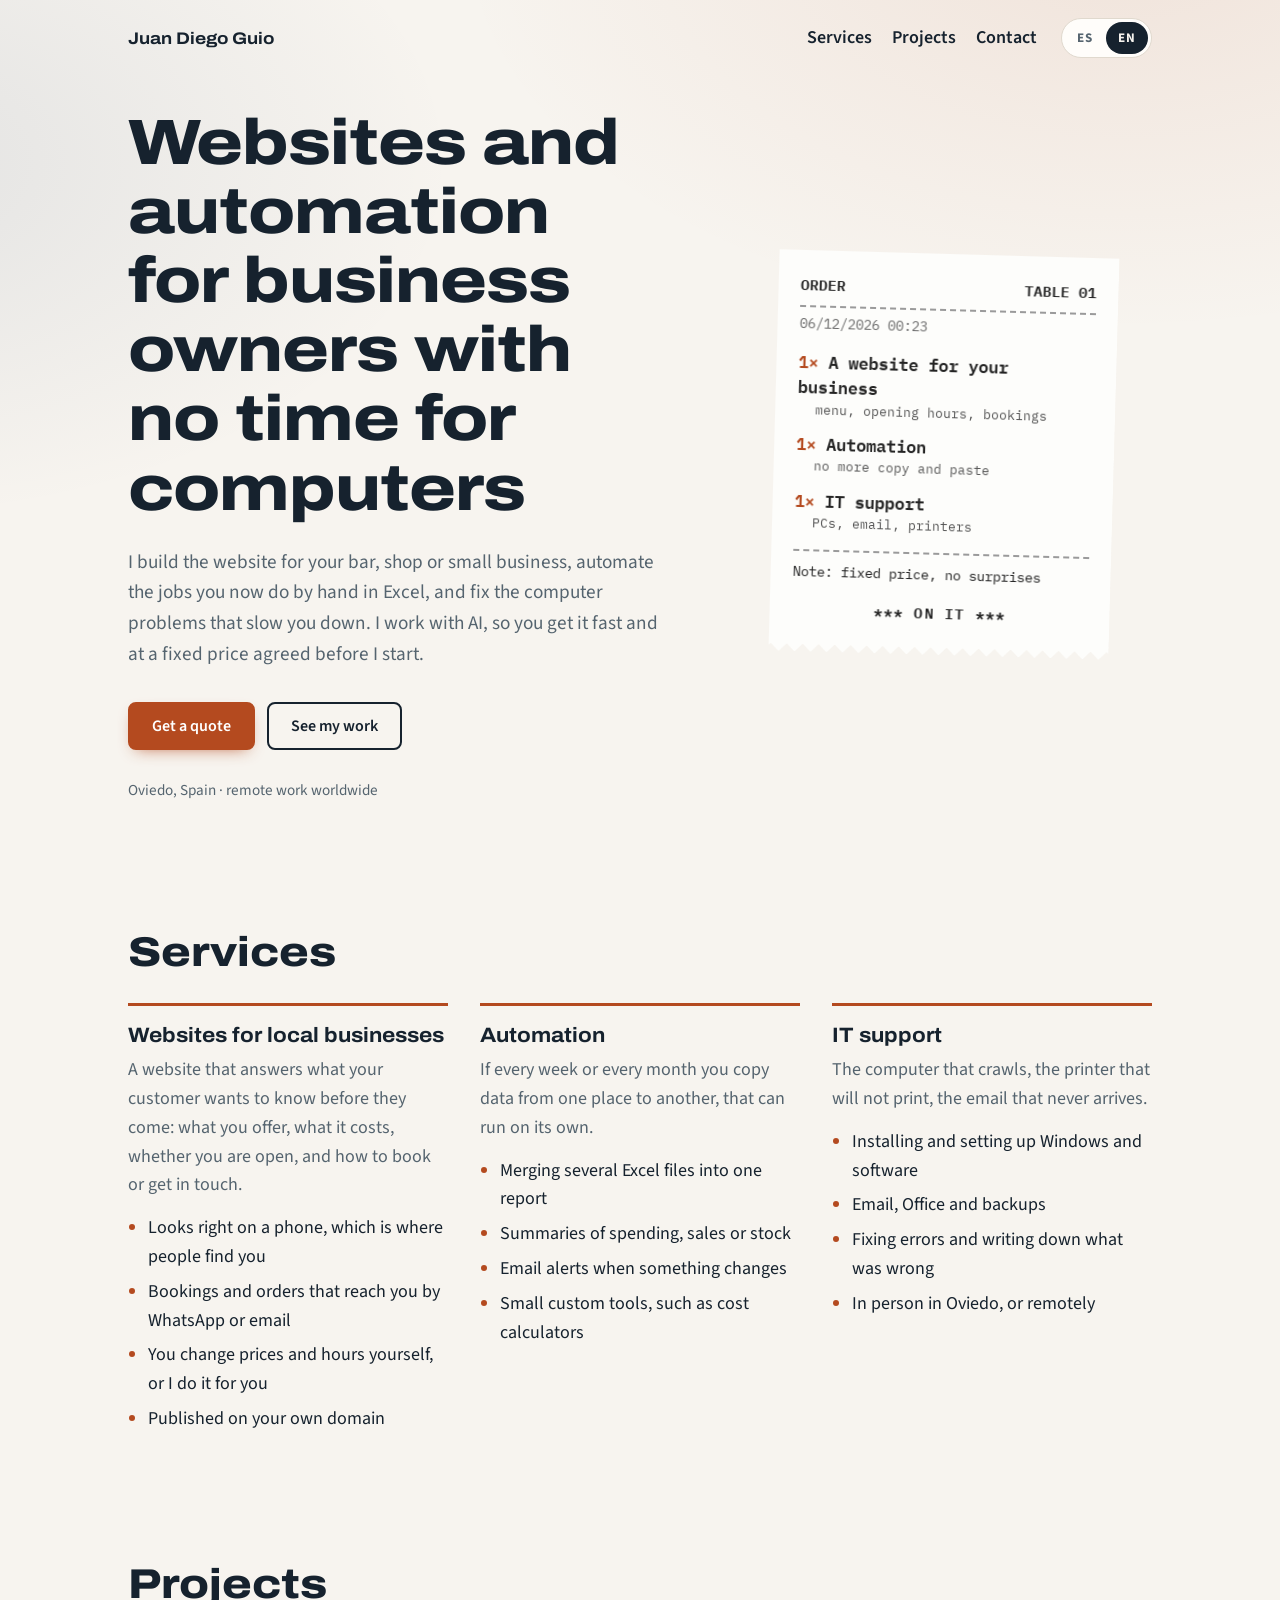
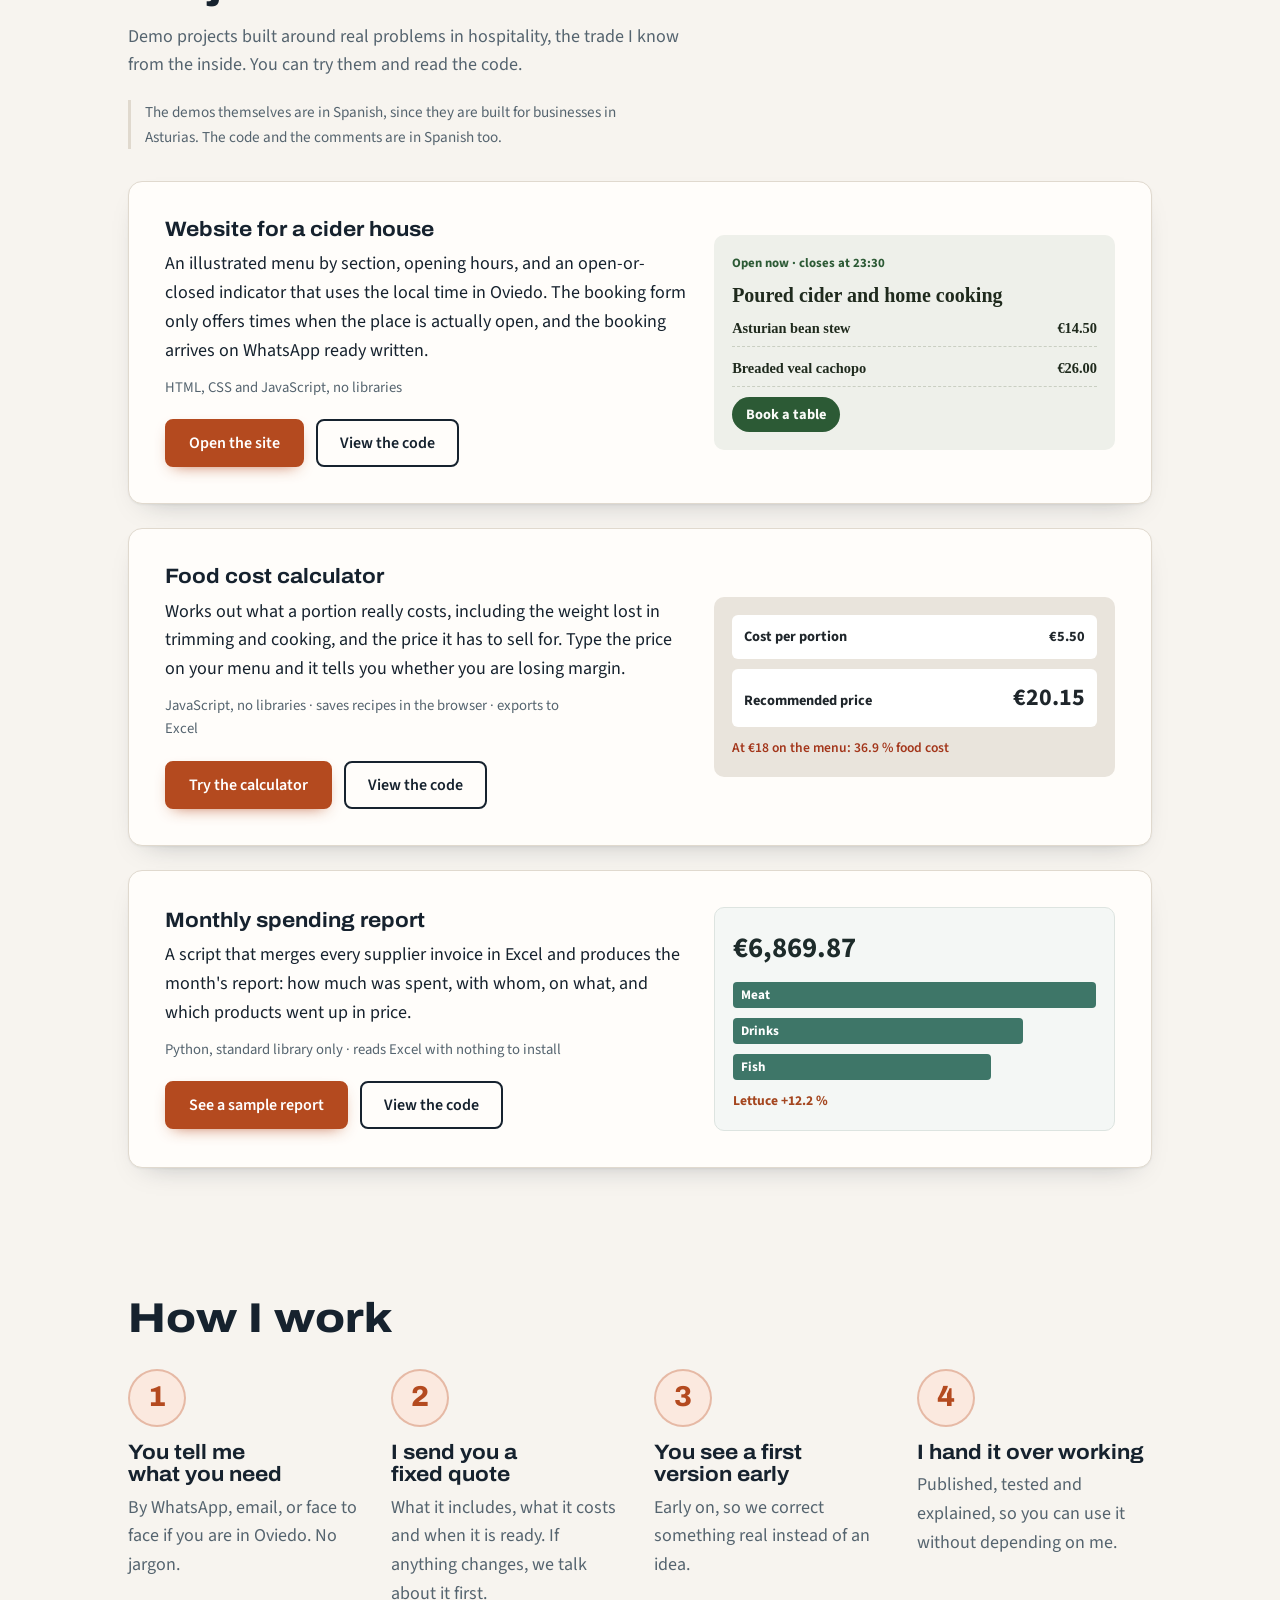
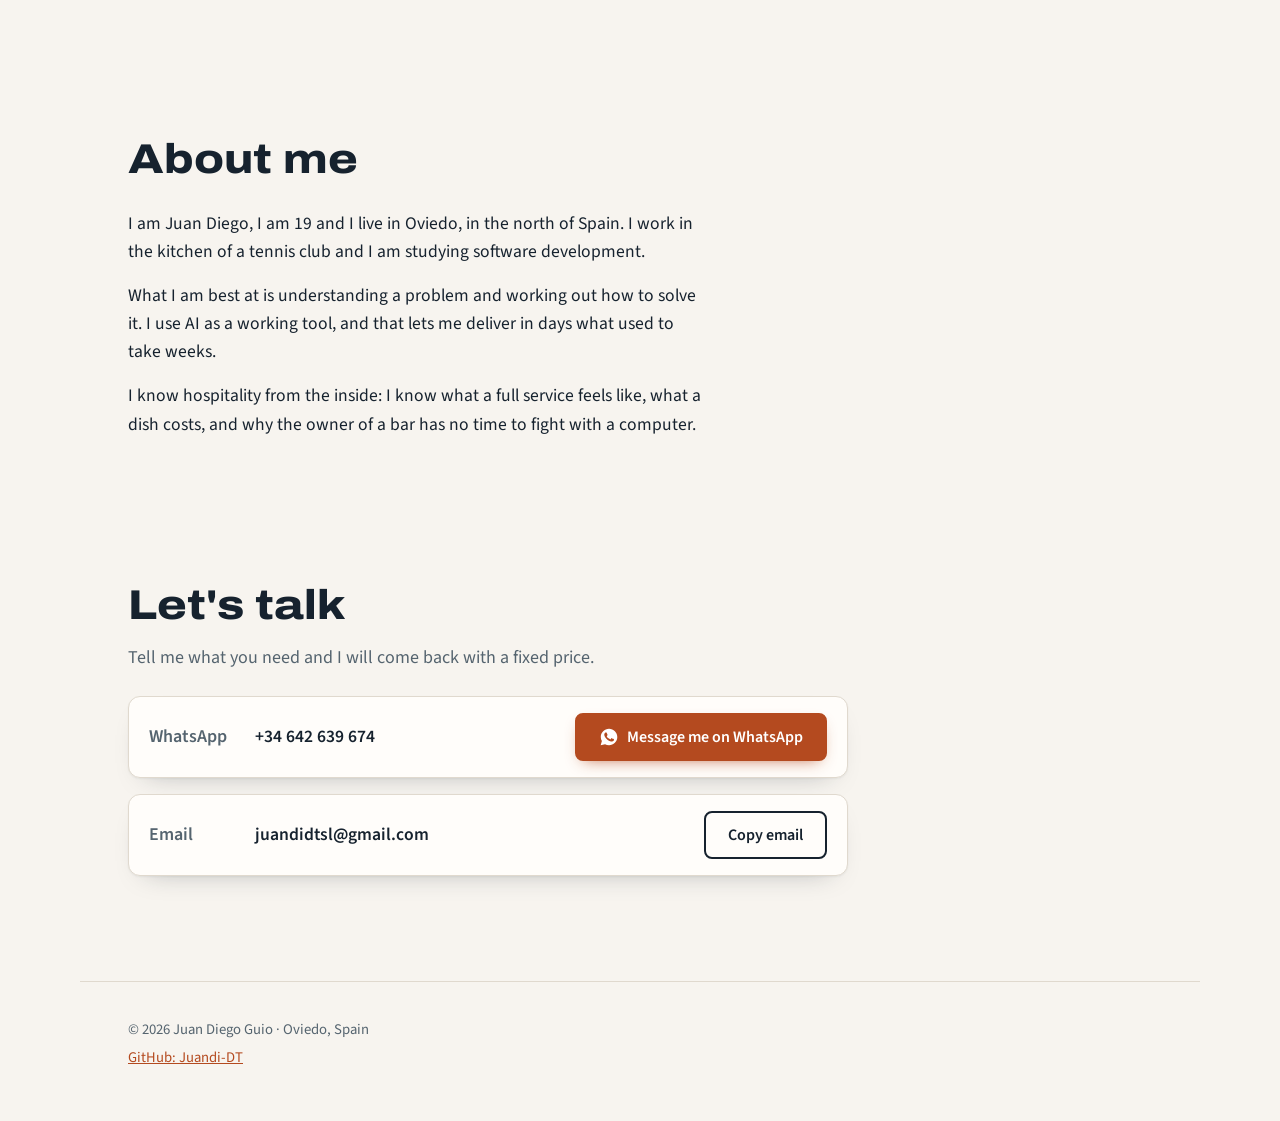
==== commit 4c56ff49: "Da a cada proyecto su propia entrada al bajar por la página Los tres proyectos ya no aparecen a la v" ====
--- a/index.html
+++ b/index.html
@@ -100,7 +100,7 @@
     <p class="intro" data-t="proyectos.intro">Proyectos de demostración, pensados para problemas reales de la hostelería, que es el sector que conozco desde dentro. Puedes probarlos y ver el código.</p>
     <p class="intro aviso-idioma" data-t="proyectos.idioma" hidden></p>
 
-    <article class="proyecto">
+    <article class="proyecto proyecto--sidreria revelar">
       <div class="proyecto-texto">
         <h3 data-t="p1.h3">Web para una sidrería</h3>
         <p data-t="p1.p">Carta por secciones con los platos ilustrados, horario y un indicador de abierto o cerrado que usa la hora de Oviedo. Las reservas solo ofrecen horas en las que el local abre y llegan por WhatsApp ya escritas.</p>
@@ -113,13 +113,13 @@
       <div class="muestra muestra-sidreria" aria-hidden="true">
         <span class="m-estado" data-t="ms.estado">Abierto ahora · cierra a las 23:30</span>
         <span class="m-titulo" data-t="ms.titulo">Sidra escanciada y cocina de casa</span>
-        <span class="m-linea"><b data-t="ms.l1">Fabada asturiana</b><i>14,50 €</i></span>
-        <span class="m-linea"><b data-t="ms.l2">Cachopo de ternera</b><i>26,00 €</i></span>
+        <span class="m-linea"><b data-t="ms.l1">Fabada asturiana</b><i data-cifra="14.5">14,50 €</i></span>
+        <span class="m-linea"><b data-t="ms.l2">Cachopo de ternera</b><i data-cifra="26">26,00 €</i></span>
         <span class="m-boton" data-t="ms.boton">Reservar mesa</span>
       </div>
     </article>
 
-    <article class="proyecto">
+    <article class="proyecto proyecto--escandallos revelar">
       <div class="proyecto-texto">
         <h3 data-t="p2.h3">Calculadora de escandallos</h3>
         <p data-t="p2.p">Calcula el coste real de cada ración, con las mermas de limpiar y cocinar, y el precio al que hay que venderla. Si escribes el precio de tu carta, te dice si estás perdiendo margen.</p>
@@ -130,13 +130,13 @@
         </div>
       </div>
       <div class="muestra muestra-escandallo" aria-hidden="true">
-        <span class="m-fila"><b data-t="me.coste">Coste por ración</b><i>6,04 €</i></span>
-        <span class="m-fila grande"><b data-t="me.pvp">Precio recomendado</b><i>22,13 €</i></span>
+        <span class="m-fila"><b data-t="me.coste">Coste por ración</b><i data-contar="6.04">6,04 €</i></span>
+        <span class="m-fila grande"><b data-t="me.pvp">Precio recomendado</b><i data-contar="22.13">22,13 €</i></span>
         <span class="m-aviso" data-t="me.aviso">A 18 € en carta: food cost del 36,9 %</span>
       </div>
     </article>
 
-    <article class="proyecto">
+    <article class="proyecto proyecto--gastos revelar">
       <div class="proyecto-texto">
         <h3 data-t="p3.h3">Resumen mensual de gastos</h3>
         <p data-t="p3.p">Un script que junta las facturas de todos los proveedores en Excel y saca el informe del mes: cuánto se ha gastado, con quién, en qué y qué productos han subido de precio.</p>
@@ -147,7 +147,7 @@
         </div>
       </div>
       <div class="muestra muestra-gastos" aria-hidden="true">
-        <span class="m-total">7.544,98 €</span>
+        <span class="m-total" data-contar="7544.98">7.544,98 €</span>
         <span class="m-barra" style="--w:100%"><b data-t="mg.carne">Carne</b></span>
         <span class="m-barra" style="--w:80%"><b data-t="mg.bebida">Bebida</b></span>
         <span class="m-barra" style="--w:71%"><b data-t="mg.pescado">Pescado</b></span>
--- a/styles.css
+++ b/styles.css
@@ -112,6 +112,57 @@
 .revelar { opacity: 0; transform: translateY(22px); }
 .revelar.visible { opacity: 1; transform: none; transition: opacity .7s var(--curva), transform .7s var(--curva); }
 
+/* Cada proyecto entra a su manera, y la manera dice algo de lo que hace:
+   la sidrería se abre como una carta sobre la mesa, la calculadora cuenta
+   sus cifras desde cero y el informe de gastos entra por el lado mientras
+   sus barras crecen. */
+.proyecto.revelar { transform: none; }
+.proyecto--sidreria.revelar {
+  transform: perspective(1000px) rotateX(9deg) translateY(26px);
+  transform-origin: top center;
+}
+.proyecto--escandallos.revelar { transform: translateY(40px) scale(.965); }
+.proyecto--gastos.revelar { transform: translateX(44px); }
+.proyecto.revelar.visible {
+  transform: none;
+  transition: opacity .65s var(--curva), transform .85s var(--curva);
+}
+
+/* Sidrería: las líneas de la carta se van escribiendo una detrás de otra */
+.proyecto--sidreria.revelar .muestra > span { opacity: 0; transform: translateX(-12px); }
+.proyecto--sidreria.revelar.visible .muestra > span {
+  opacity: 1; transform: none;
+  transition: opacity .45s var(--curva), transform .45s var(--curva);
+}
+.proyecto--sidreria.revelar.visible .muestra > span:nth-child(1) { transition-delay: .3s; }
+.proyecto--sidreria.revelar.visible .muestra > span:nth-child(2) { transition-delay: .4s; }
+.proyecto--sidreria.revelar.visible .muestra > span:nth-child(3) { transition-delay: .5s; }
+.proyecto--sidreria.revelar.visible .muestra > span:nth-child(4) { transition-delay: .6s; }
+.proyecto--sidreria.revelar.visible .muestra > span:nth-child(5) { transition-delay: .7s; }
+
+/* Escandallos: las dos filas suben y la cifra grande da un golpe seco
+   cuando el contador termina de subir */
+.proyecto--escandallos.revelar .m-fila { opacity: 0; transform: translateY(8px); }
+.proyecto--escandallos.revelar.visible .m-fila {
+  opacity: 1; transform: none;
+  transition: opacity .4s var(--curva), transform .4s var(--curva);
+}
+.proyecto--escandallos.revelar.visible .m-fila:nth-child(2) { transition-delay: .3s; }
+.proyecto--escandallos.revelar .m-aviso { opacity: 0; }
+.proyecto--escandallos.revelar.visible .m-aviso { animation: avisar .5s var(--curva) 1.4s both; }
+@keyframes avisar { from { opacity: 0; transform: translateY(6px); } to { opacity: 1; transform: none; } }
+@media (prefers-reduced-motion: no-preference) {
+  .proyecto--escandallos.revelar.visible .m-fila.grande i { animation: cuadrar .5s var(--curva) 1.2s; }
+  @keyframes cuadrar {
+    0%, 100% { transform: scale(1); }
+    40% { transform: scale(1.12); }
+  }
+}
+
+/* Gastos: el total aparece y detrás van creciendo las barras, una a una */
+.proyecto--gastos.revelar .m-sube { opacity: 0; }
+.proyecto--gastos.revelar.visible .m-sube { animation: avisar .5s var(--curva) 1.5s both; }
+
 /* Portada */
 .portada { display: grid; gap: 48px; align-items: center; padding-top: 32px; }
 @media (min-width: 900px) { .portada { grid-template-columns: 1.35fr 1fr; } }
@@ -238,10 +289,10 @@
   content: ""; position: absolute; inset: 0 auto 0 0; width: var(--w); background: #2e6b5c; border-radius: 4px; opacity: .92;
   transform: scaleX(0); transform-origin: left; transition: transform .8s var(--curva);
 }
-.revelar.visible .m-barra::before { transform: scaleX(1); }
 /* Las barras son los hijos 2, 3 y 4 de .muestra-gastos */
-.revelar.visible .m-barra:nth-child(3)::before { transition-delay: .1s; }
-.revelar.visible .m-barra:nth-child(4)::before { transition-delay: .2s; }
+.proyecto--gastos.visible .m-barra::before { transform: scaleX(1); transition-delay: .45s; }
+.proyecto--gastos.visible .m-barra:nth-child(3)::before { transition-delay: .6s; }
+.proyecto--gastos.visible .m-barra:nth-child(4)::before { transition-delay: .75s; }
 .m-barra b { position: relative; color: #fff; padding-left: 8px; line-height: 26px; font-size: .82rem; }
 .m-sube { color: #a4461f; font-weight: 700; font-size: .85rem; }
 
@@ -310,8 +361,12 @@
     animation-iteration-count: 1 !important;
     transition-duration: .001ms !important;
   }
-  .revelar { opacity: 1; transform: none; }
+  .revelar, .proyecto.revelar { opacity: 1; transform: none; }
   .revelar .pasos li::before { transform: none; opacity: 1; }
   .m-barra::before { transform: scaleX(1); }
   .servicio::before { transform: scaleX(1); }
-}
+  .proyecto--sidreria.revelar .muestra > span,
+  .proyecto--escandallos.revelar .m-fila,
+  .proyecto--escandallos.revelar .m-aviso,
+  .proyecto--gastos.revelar .m-sube { opacity: 1; transform: none; }
+}
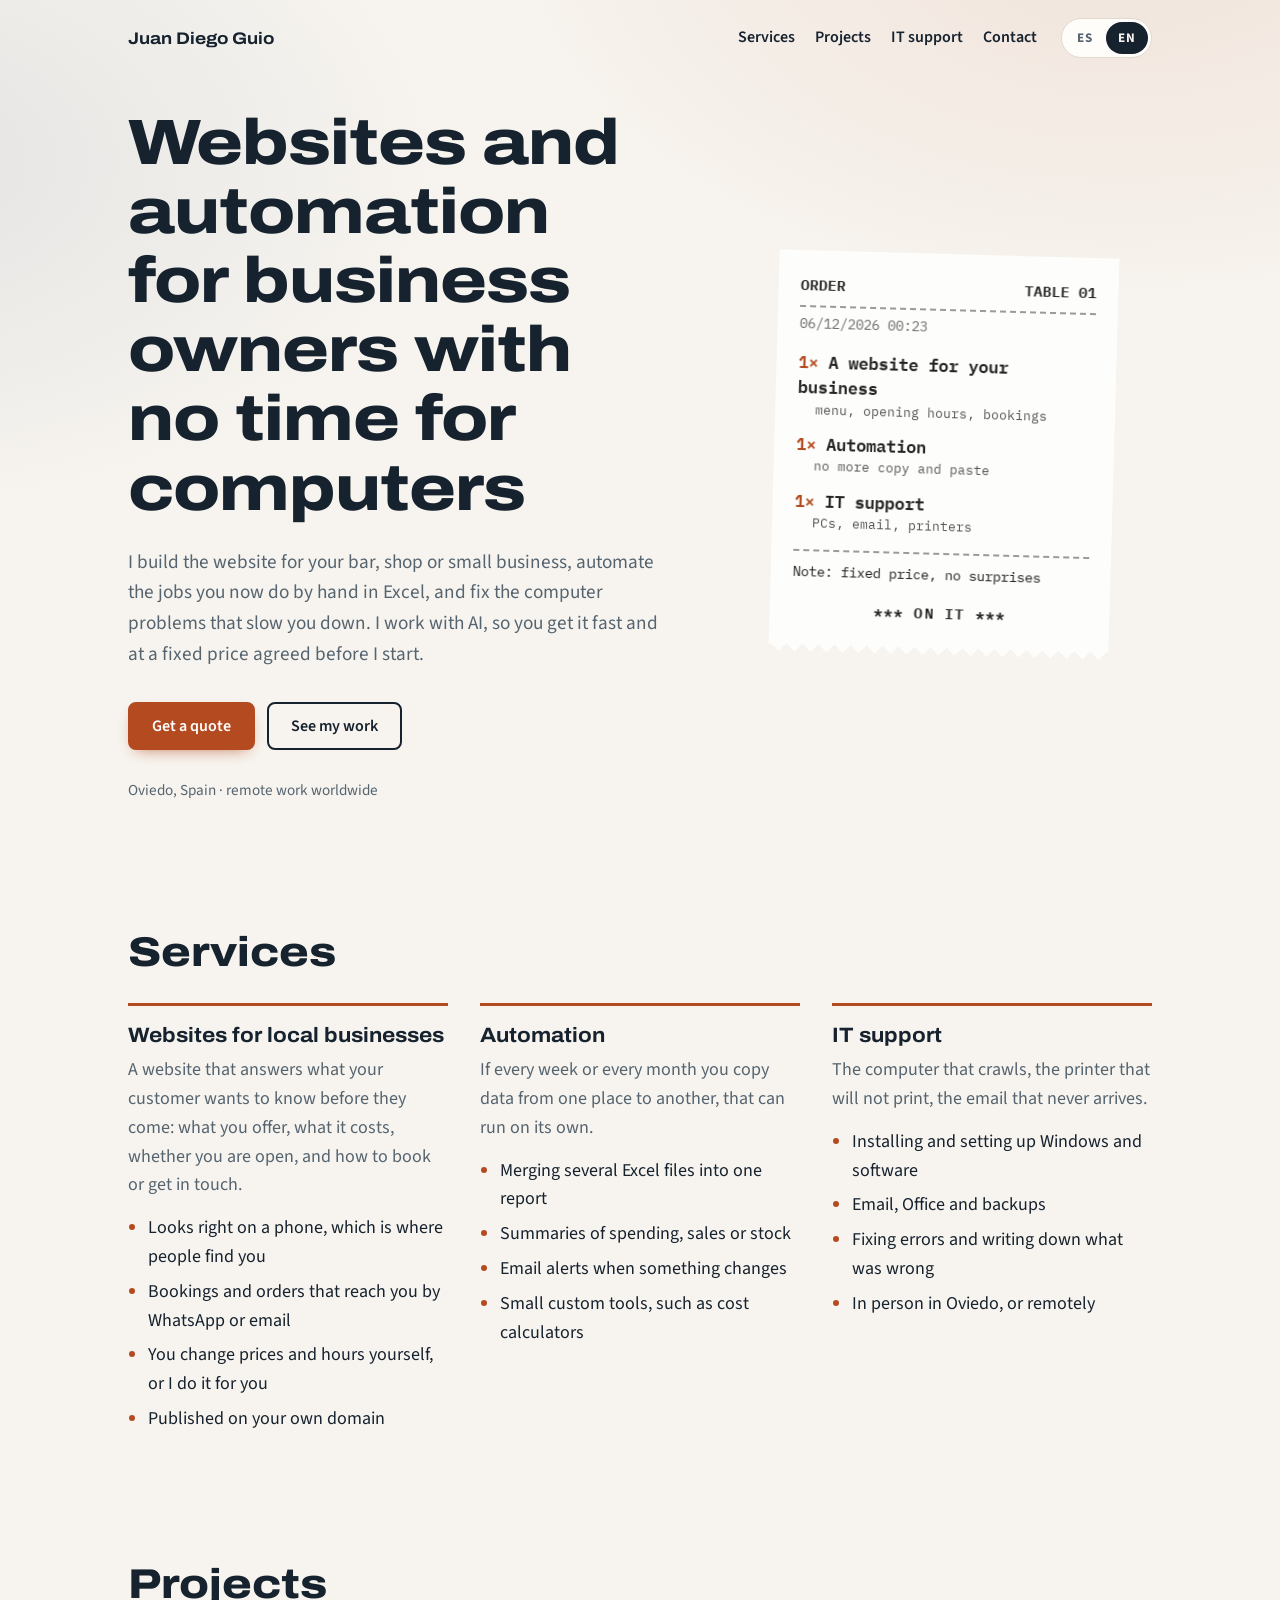
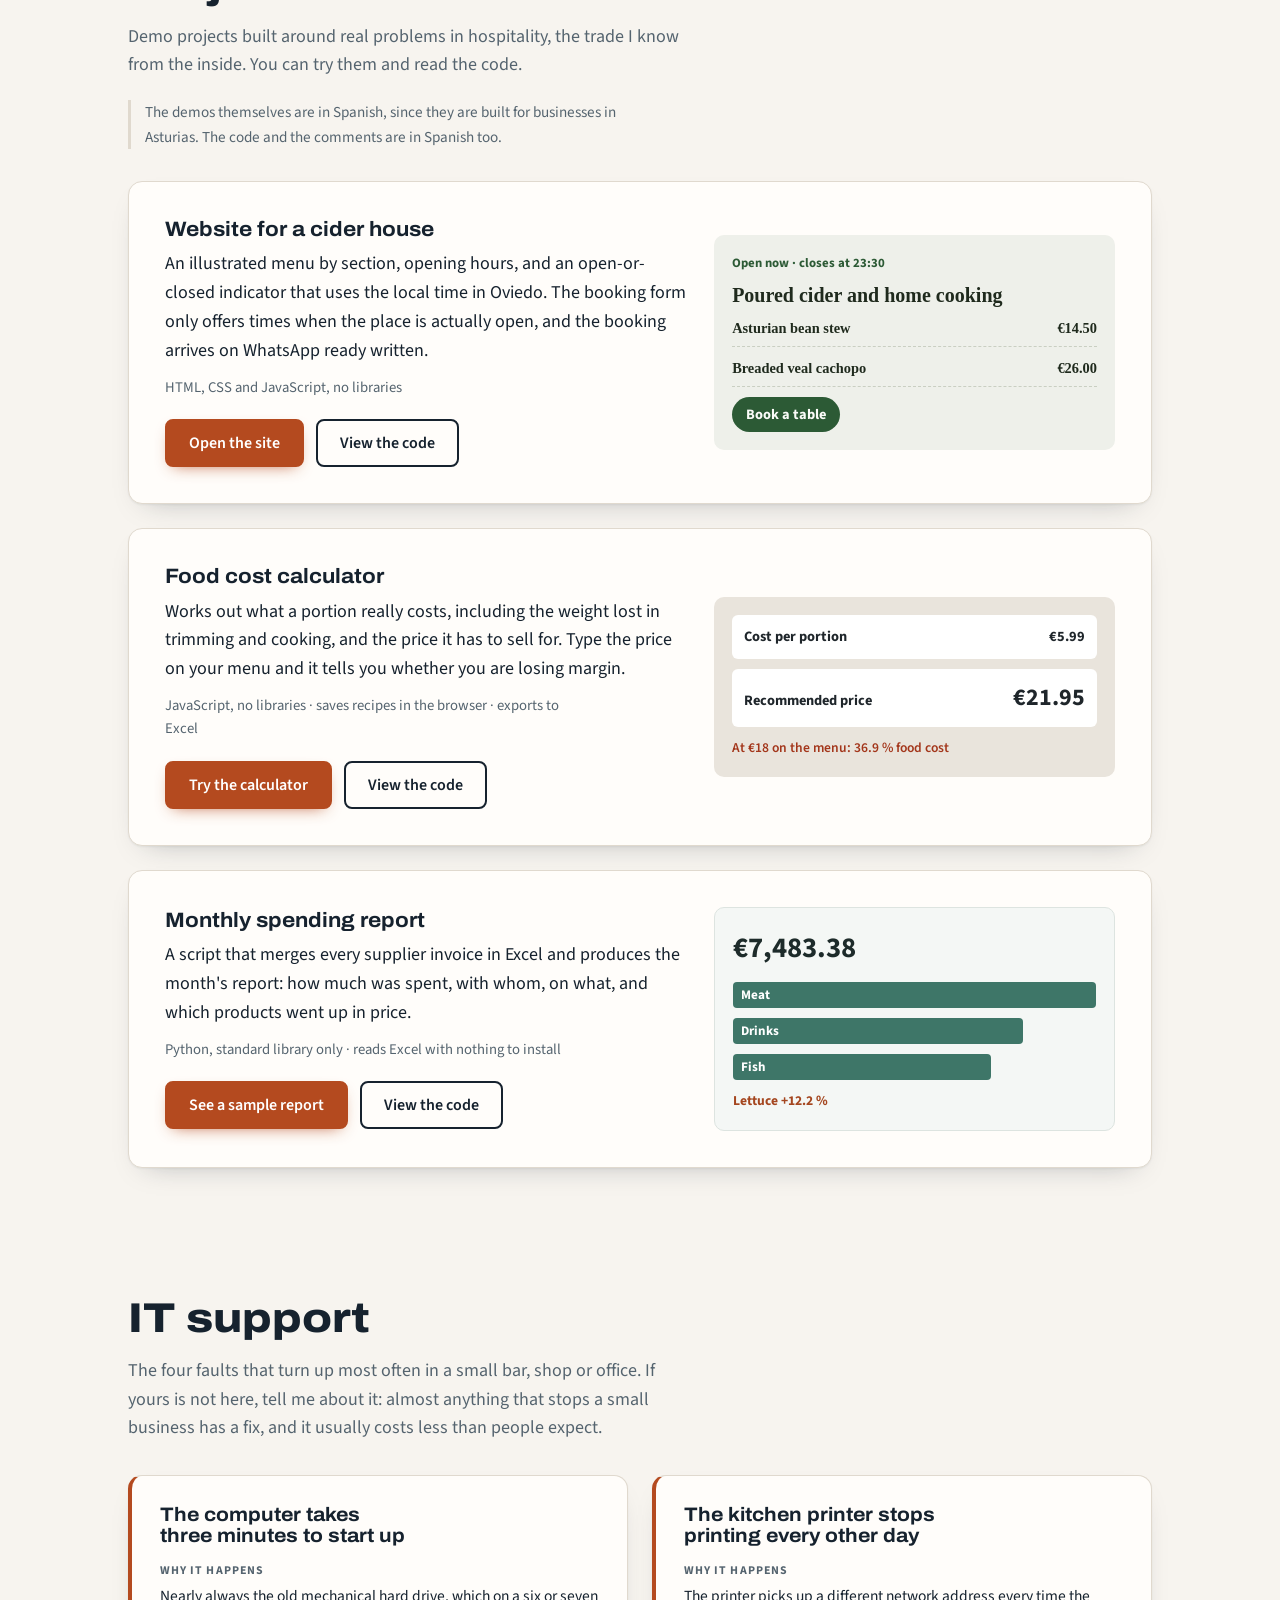
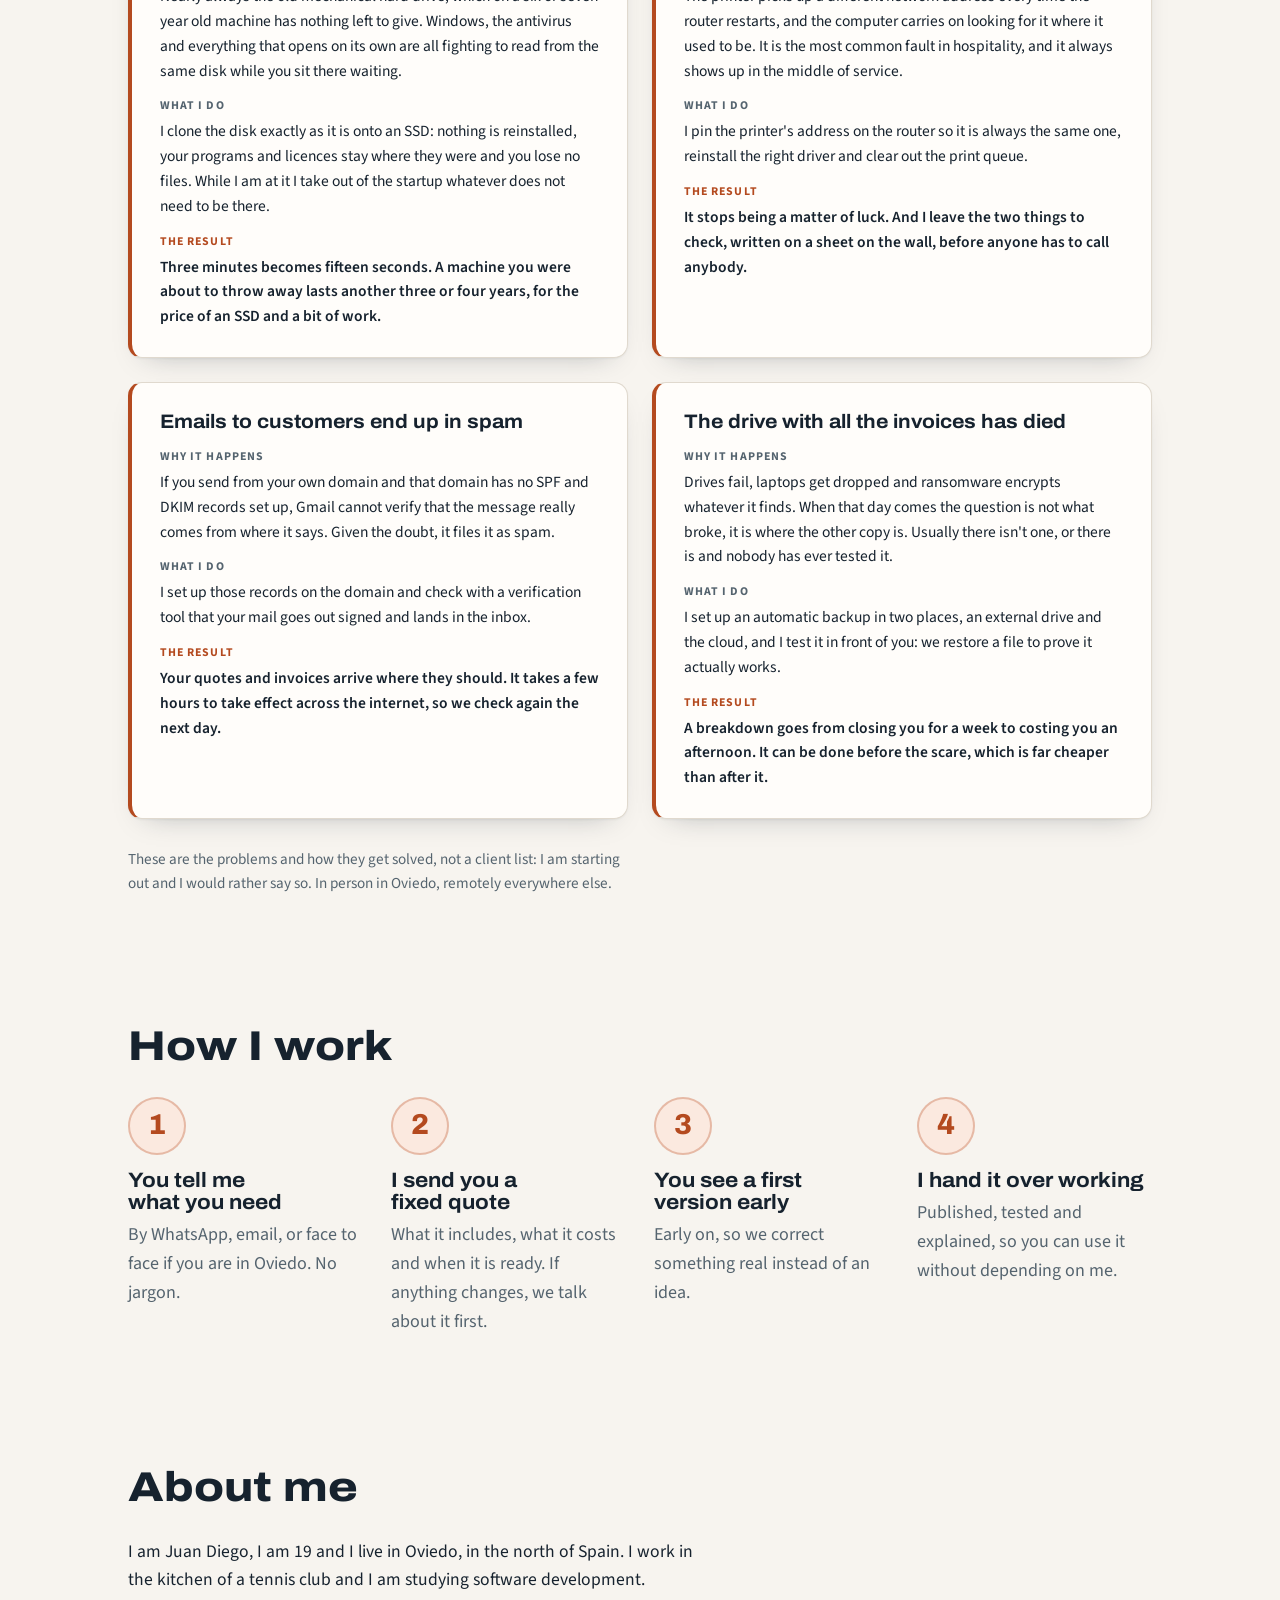
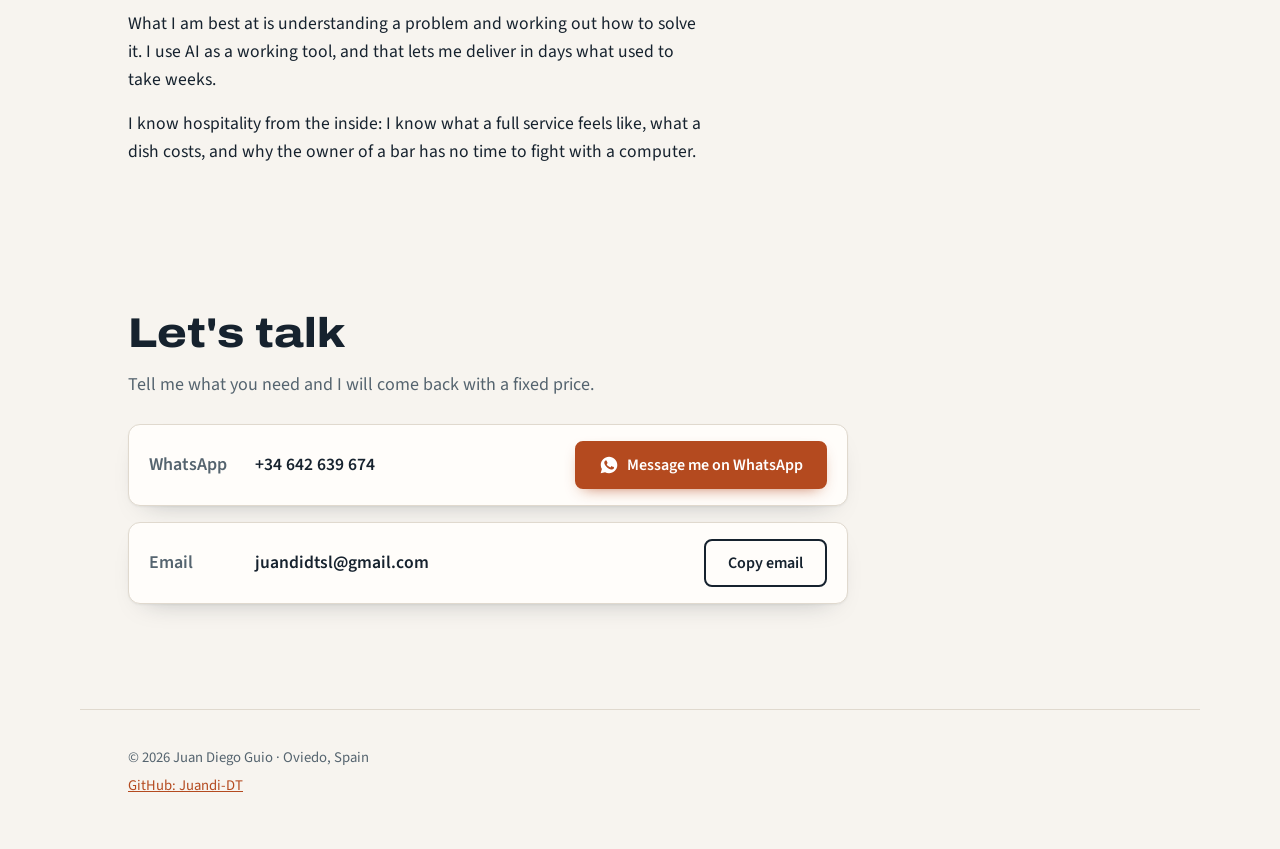
==== commit 589f3476: "Añade la sección de soporte informático Cuatro averías de las que más aparecen en un negocio pequeño" ====
--- a/index.html
+++ b/index.html
@@ -24,6 +24,7 @@
   <nav data-t-aria="nav.aria" aria-label="Secciones">
     <a href="#servicios" data-t="nav.servicios">Servicios</a>
     <a href="#proyectos" data-t="nav.proyectos">Proyectos</a>
+    <a href="#soporte" data-t="nav.soporte">Soporte</a>
     <a href="#contacto" data-t="nav.contacto">Contacto</a>
   </nav>
   <div class="idiomas" role="group" id="selector-idioma" data-t-aria="idioma.aria" aria-label="Idioma">
@@ -156,6 +157,48 @@
     </article>
   </section>
 
+  <section class="soporte revelar" id="soporte" aria-labelledby="titulo-soporte">
+    <h2 id="titulo-soporte" data-t="soporte.h2">Soporte informático</h2>
+    <p class="intro" data-t="soporte.intro">Las cuatro averías que más aparecen en un bar, una tienda o un despacho pequeño.</p>
+
+    <div class="rejilla-casos">
+      <article class="caso">
+        <h3 data-t="c1.h3">El ordenador tarda tres minutos en arrancar</h3>
+        <dl>
+          <div><dt data-t="soporte.causa">Por qué pasa</dt><dd data-t="c1.causa"></dd></div>
+          <div><dt data-t="soporte.hago">Qué hago</dt><dd data-t="c1.hago"></dd></div>
+          <div class="resultado"><dt data-t="soporte.queda">Cómo queda</dt><dd data-t="c1.queda"></dd></div>
+        </dl>
+      </article>
+      <article class="caso">
+        <h3 data-t="c2.h3">La impresora de comandas deja de imprimir cada dos por tres</h3>
+        <dl>
+          <div><dt data-t="soporte.causa">Por qué pasa</dt><dd data-t="c2.causa"></dd></div>
+          <div><dt data-t="soporte.hago">Qué hago</dt><dd data-t="c2.hago"></dd></div>
+          <div class="resultado"><dt data-t="soporte.queda">Cómo queda</dt><dd data-t="c2.queda"></dd></div>
+        </dl>
+      </article>
+      <article class="caso">
+        <h3 data-t="c3.h3">Los correos a los clientes acaban en spam</h3>
+        <dl>
+          <div><dt data-t="soporte.causa">Por qué pasa</dt><dd data-t="c3.causa"></dd></div>
+          <div><dt data-t="soporte.hago">Qué hago</dt><dd data-t="c3.hago"></dd></div>
+          <div class="resultado"><dt data-t="soporte.queda">Cómo queda</dt><dd data-t="c3.queda"></dd></div>
+        </dl>
+      </article>
+      <article class="caso">
+        <h3 data-t="c4.h3">Se ha estropeado el disco con las facturas</h3>
+        <dl>
+          <div><dt data-t="soporte.causa">Por qué pasa</dt><dd data-t="c4.causa"></dd></div>
+          <div><dt data-t="soporte.hago">Qué hago</dt><dd data-t="c4.hago"></dd></div>
+          <div class="resultado"><dt data-t="soporte.queda">Cómo queda</dt><dd data-t="c4.queda"></dd></div>
+        </dl>
+      </article>
+    </div>
+
+    <p class="nota-soporte" data-t="soporte.nota"></p>
+  </section>
+
   <section class="proceso revelar" aria-labelledby="titulo-proceso">
     <h2 id="titulo-proceso" data-t="proceso.h2">Cómo trabajo</h2>
     <ol class="pasos">
--- a/styles.css
+++ b/styles.css
@@ -80,7 +80,9 @@
   .idiomas { grid-area: 1 / 3; }
 }
 .firma:hover { color: var(--accion); }
-.cabecera nav { display: flex; flex-wrap: wrap; gap: 6px 20px; }
+/* Cuatro secciones tienen que caber en una sola línea en un móvil estrecho */
+.cabecera nav { display: flex; flex-wrap: wrap; gap: 6px 14px; font-size: .95rem; }
+@media (min-width: 720px) { .cabecera nav { gap: 6px 20px; font-size: 1rem; } }
 .cabecera nav a { position: relative; color: var(--tinta); text-decoration: none; font-weight: 600; padding-block: 2px; }
 .cabecera nav a::after {
   content: ""; position: absolute; left: 0; bottom: -2px; height: 2px; width: 100%;
@@ -106,6 +108,10 @@
 h2 { font-size: clamp(1.8rem, 3.6vw, 2.6rem); font-weight: 800; font-stretch: 115%; margin-bottom: 28px; }
 h3 { font-size: 1.3rem; font-weight: 700; font-stretch: 108%; }
 
+/* Mientras esperan su turno, los proyectos están desplazados a un lado. Sin
+   esto asomarían por el borde y saldría una barra de scroll horizontal.
+   Se usa "clip" y no "hidden" para no crear un contenedor de scroll. */
+main { overflow-x: clip; }
 main > section { padding-block: 64px; }
 
 /* Secciones que aparecen al llegar a ellas (main.js añade .visible) */
@@ -165,6 +171,9 @@
 
 /* Portada */
 .portada { display: grid; gap: 48px; align-items: center; padding-top: 32px; }
+/* Sin esto, el ancho fijo de la comanda ensancha la columna del grid y la
+   portada se sale unos píxeles por la derecha en pantallas estrechas. */
+.portada > * { min-width: 0; }
 @media (min-width: 900px) { .portada { grid-template-columns: 1.35fr 1fr; } }
 .entradilla { font-size: 1.2rem; color: var(--suave); max-width: 54ch; margin: 24px 0 32px; }
 .acciones, .enlaces { display: flex; flex-wrap: wrap; gap: 12px; }
@@ -296,6 +305,38 @@
 .m-barra b { position: relative; color: #fff; padding-left: 8px; line-height: 26px; font-size: .82rem; }
 .m-sube { color: #a4461f; font-weight: 700; font-size: .85rem; }
 
+/* Soporte: cada avería es una ficha de taller, con su síntoma de titular y
+   debajo la causa, lo que hago y cómo queda. */
+.rejilla-casos { display: grid; gap: 20px; }
+@media (min-width: 820px) { .rejilla-casos { grid-template-columns: 1fr 1fr; gap: 24px; } }
+.caso {
+  background: var(--superficie); border: 1px solid var(--linea); border-radius: 14px;
+  padding: clamp(20px, 2.6vw, 28px); box-shadow: var(--sombra);
+  border-left: 4px solid var(--accion);
+  transition: transform .35s var(--curva), box-shadow .35s var(--curva);
+}
+.caso:hover { transform: translateY(-3px); box-shadow: var(--sombra-alta); }
+.caso h3 { font-size: 1.22rem; margin-bottom: 16px; text-wrap: balance; }
+.caso dl { margin: 0; display: grid; gap: 14px; }
+.caso dt {
+  font-size: .74rem; font-weight: 700; letter-spacing: .09em; text-transform: uppercase;
+  color: var(--suave); margin-bottom: 3px;
+}
+.caso dd { margin: 0; color: var(--tinta); font-size: .97rem; }
+.caso .resultado dd { font-weight: 600; }
+.caso .resultado dt { color: var(--accion); }
+.nota-soporte { color: var(--suave); font-size: .95rem; max-width: 62ch; margin: 28px 0 0; }
+
+/* Las fichas entran de dos en dos, como se leen */
+.soporte.revelar .caso { opacity: 0; transform: translateY(18px); }
+.soporte.revelar.visible .caso {
+  opacity: 1; transform: none;
+  transition: opacity .5s var(--curva), transform .5s var(--curva);
+}
+.soporte.revelar.visible .caso:nth-child(2) { transition-delay: .1s; }
+.soporte.revelar.visible .caso:nth-child(3) { transition-delay: .2s; }
+.soporte.revelar.visible .caso:nth-child(4) { transition-delay: .3s; }
+
 /* Proceso: es una secuencia real, por eso va numerado */
 .pasos { list-style: none; counter-reset: paso; margin: 0; padding: 0; display: grid; gap: 28px; }
 @media (min-width: 860px) { .pasos { grid-template-columns: repeat(4, 1fr); } }
@@ -368,5 +409,6 @@
   .proyecto--sidreria.revelar .muestra > span,
   .proyecto--escandallos.revelar .m-fila,
   .proyecto--escandallos.revelar .m-aviso,
-  .proyecto--gastos.revelar .m-sube { opacity: 1; transform: none; }
-}
+  .proyecto--gastos.revelar .m-sube,
+  .soporte.revelar .caso { opacity: 1; transform: none; }
+}
